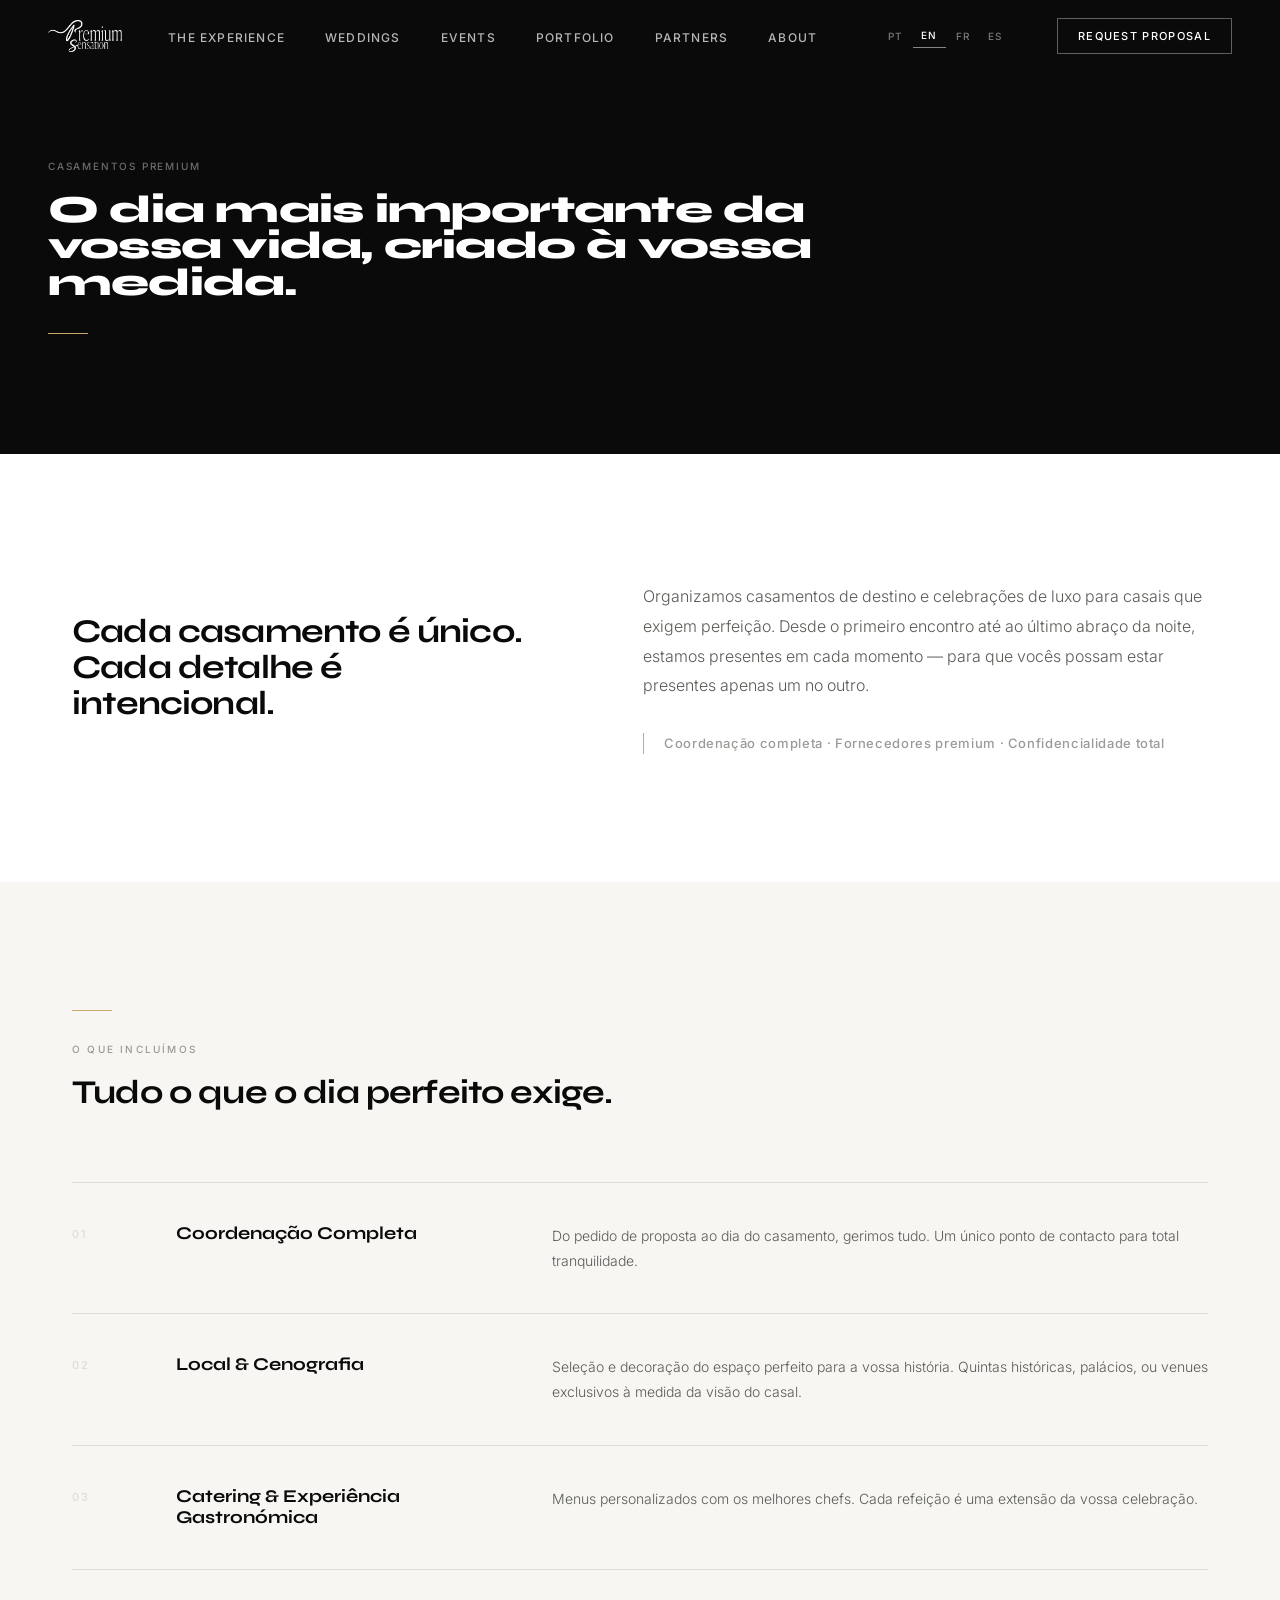
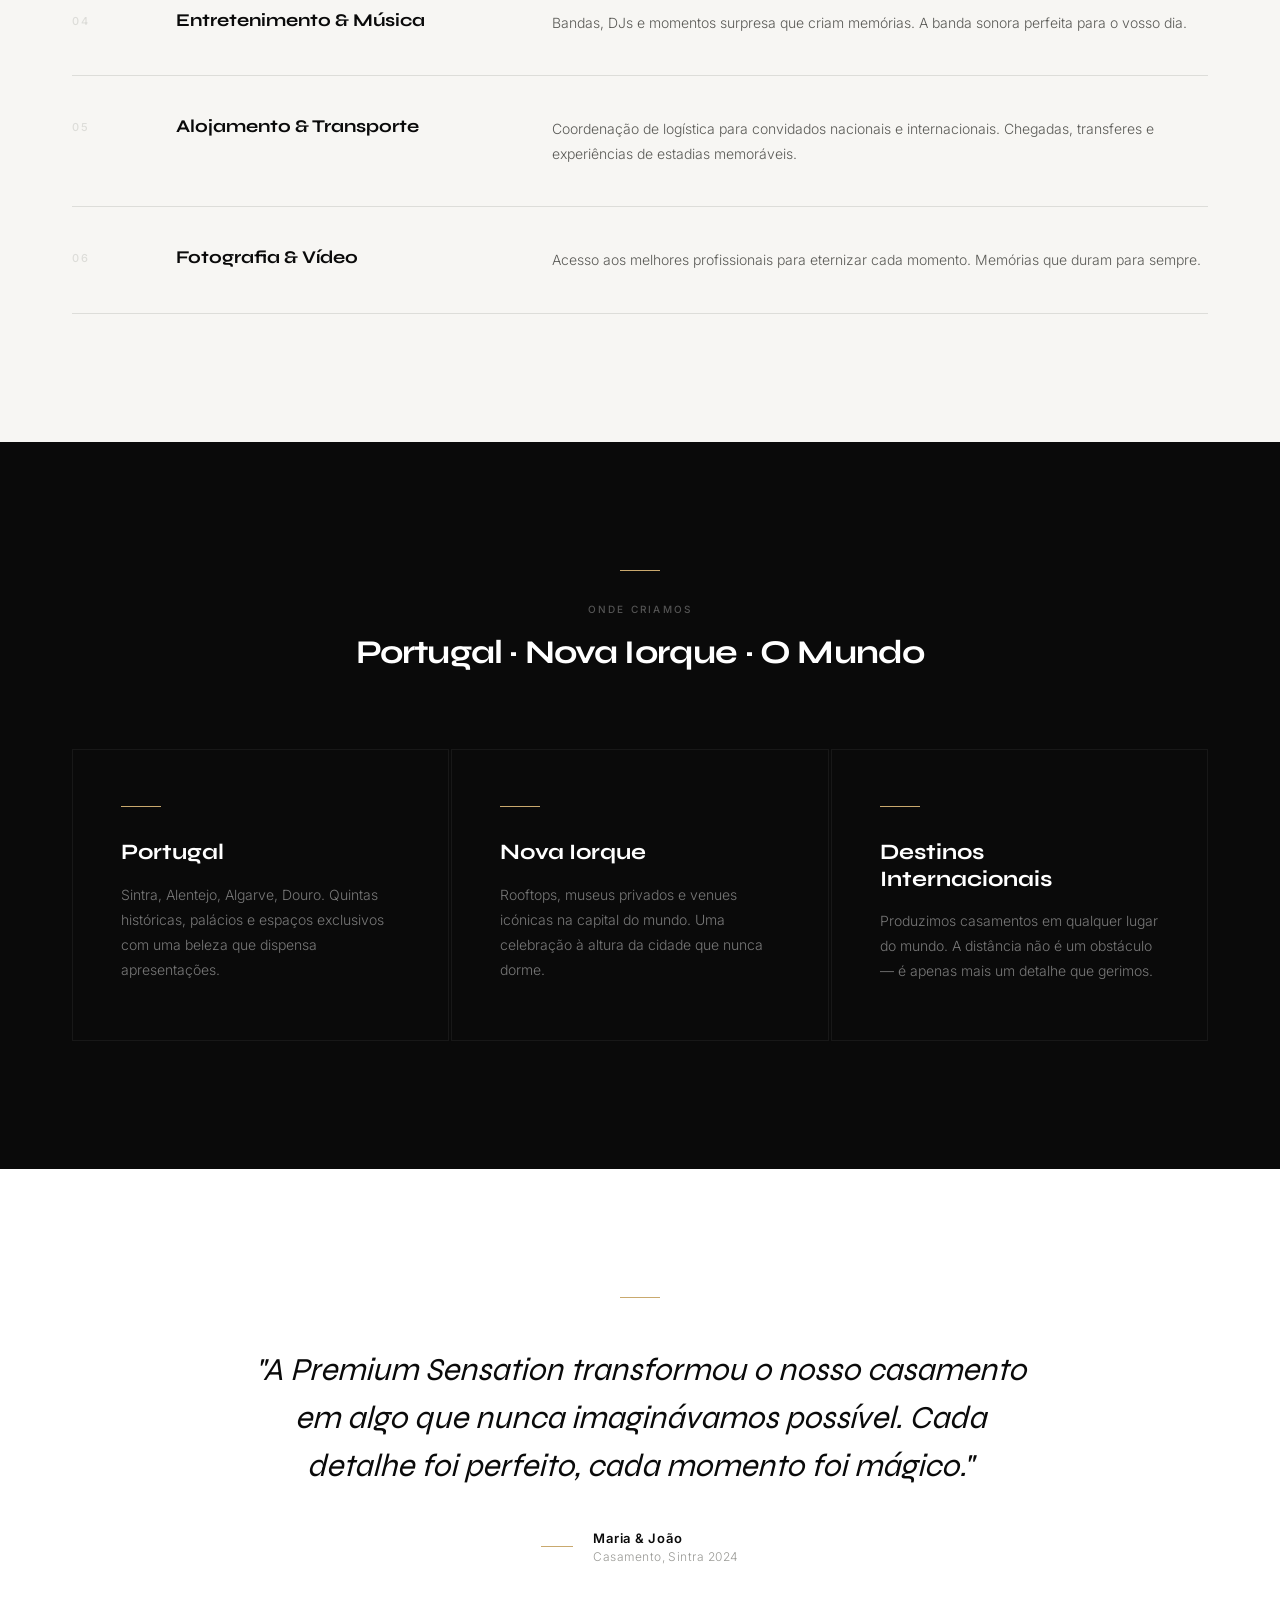
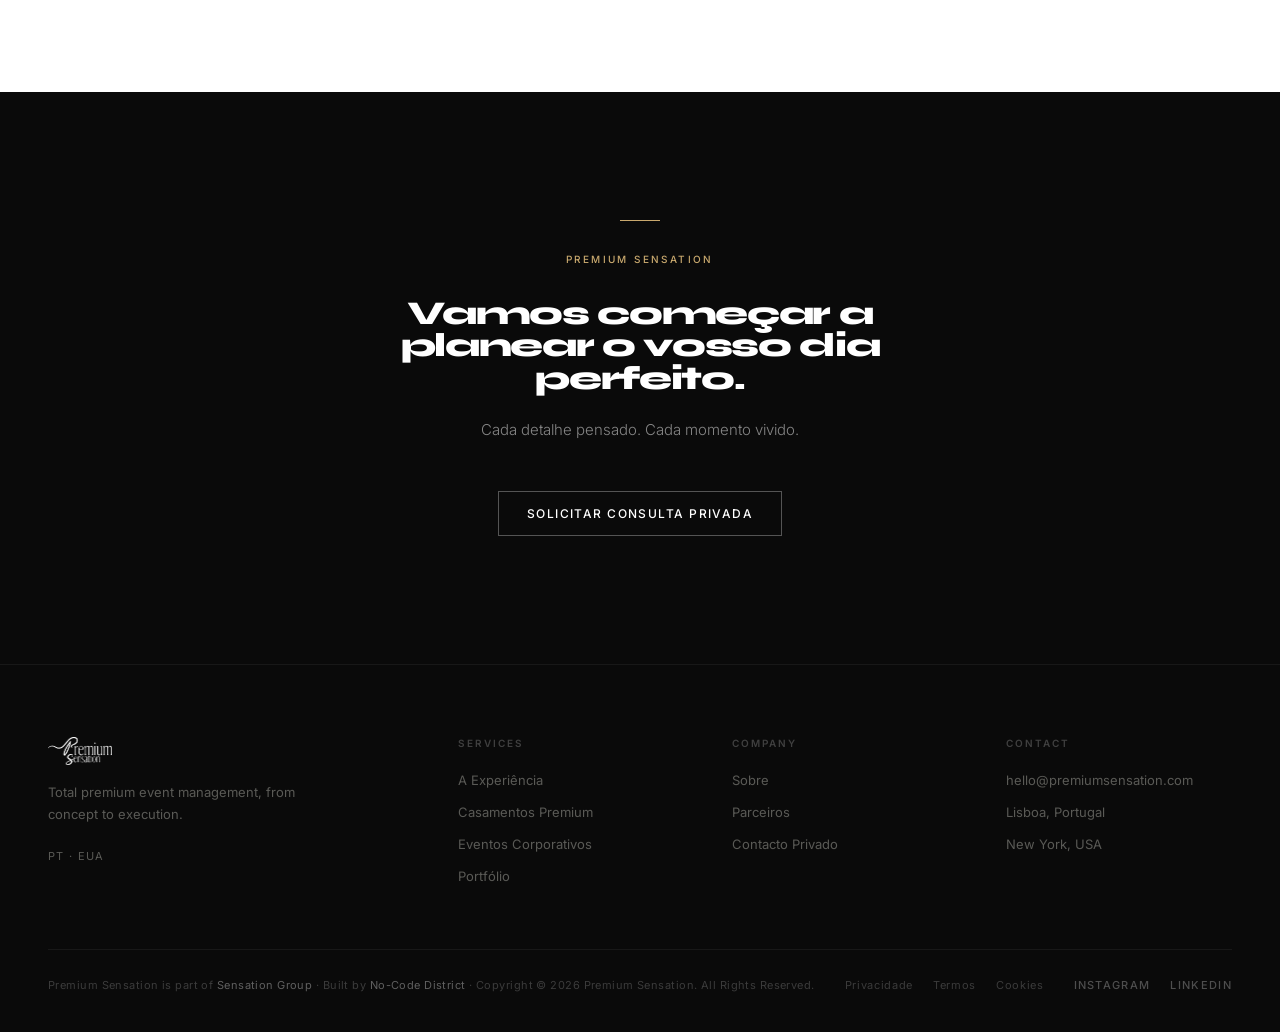
==== casamentos.html @ de11f1f1 "Initial release — Premium Sensation website Full 12-page static site for Premium Sensation luxury ev" ====
<!DOCTYPE html>
<html lang="pt">
<head>
  <meta charset="UTF-8">
  <meta name="viewport" content="width=device-width, initial-scale=1.0">
  <title>Casamentos Premium — Premium Sensation</title>
  <meta name="description" content="Casamentos de destino e celebrações de luxo em Portugal e Nova Iorque. Organização e produção completa com a Premium Sensation.">
  <meta name="robots" content="index, follow">
  <link rel="canonical" href="https://premiumsensation.com/casamentos.html">
  <link rel="alternate" hreflang="pt" href="https://premiumsensation.com/casamentos.html">
  <link rel="alternate" hreflang="en" href="https://premiumsensation.com/casamentos.html">
  <link rel="alternate" hreflang="fr" href="https://premiumsensation.com/casamentos.html">
  <link rel="alternate" hreflang="es" href="https://premiumsensation.com/casamentos.html">
  <link rel="alternate" hreflang="x-default" href="https://premiumsensation.com/casamentos.html">
  <meta property="og:type" content="website">
  <meta property="og:title" content="Casamentos Premium — Premium Sensation">
  <meta property="og:description" content="Casamentos de destino e celebrações de luxo em Portugal e Nova Iorque. Organização e produção completa com a Premium Sensation.">
  <meta property="og:image" content="https://premiumsensation.com/assets/img/og-casamentos.jpg">
  <meta property="og:url" content="https://premiumsensation.com/casamentos.html">
  <meta property="og:locale" content="pt_PT">
  <meta name="twitter:card" content="summary_large_image">
  <meta name="twitter:title" content="Casamentos Premium — Premium Sensation">
  <meta name="twitter:description" content="Casamentos de destino e celebrações de luxo em Portugal e Nova Iorque. Organização e produção completa com a Premium Sensation.">
  <meta name="twitter:image" content="https://premiumsensation.com/assets/img/og-casamentos.jpg">
  <script type="application/ld+json">
  {
    "@context": "https://schema.org",
    "@type": "Organization",
    "name": "Premium Sensation",
    "url": "https://premiumsensation.com"
  }
  </script>
  <link rel="preconnect" href="https://fonts.googleapis.com">
  <link rel="preconnect" href="https://fonts.gstatic.com" crossorigin>
  <link href="https://fonts.googleapis.com/css2?family=Syne:wght@400;700;800&family=Inter:wght@300;400;500;600&display=swap" rel="stylesheet">
  <link rel="stylesheet" href="assets/css/base.css">
  <link rel="stylesheet" href="assets/css/nav.css">
  <link rel="stylesheet" href="assets/css/footer.css">
  <link rel="stylesheet" href="assets/css/components.css">
</head>
<body>

<!-- ============================================================
     NAVIGATION
============================================================ -->
<nav class="nav" id="nav" role="navigation" aria-label="Principal">
  <div class="nav-inner">
    <a href="index.html" class="nav-logo" aria-label="Premium Sensation — Página inicial">
      <img src="assets/img/premium_sensation_white0.png" alt="Premium Sensation" class="logo-img" style="height:32px;width:auto;">
    </a>
    <ul class="nav-links" role="list">
      <li><a href="experiencia.html" data-i18n="nav.experience">A Experiência</a></li>
      <li><a href="casamentos.html" data-i18n="nav.weddings">Casamentos</a></li>
      <li><a href="eventos-corporativos.html" data-i18n="nav.events">Eventos</a></li>
      <li><a href="portfolio.html" data-i18n="nav.portfolio">Portfólio</a></li>
      <li><a href="parceiros.html" data-i18n="nav.partners">Parceiros</a></li>
      <li><a href="sobre.html" data-i18n="nav.about">Sobre</a></li>
    </ul>
    <div class="lang-switcher" aria-label="Selecionar idioma">
      <button data-lang-btn="pt" class="active">PT</button>
      <button data-lang-btn="en">EN</button>
      <button data-lang-btn="fr">FR</button>
      <button data-lang-btn="es">ES</button>
    </div>
    <a href="contacto.html" class="nav-cta" data-i18n="nav.cta">Solicitar Proposta</a>
    <button class="nav-hamburger" id="hamburger" aria-label="Abrir menu" aria-expanded="false">
      <span></span><span></span><span></span>
    </button>
  </div>
</nav>

<!-- ============================================================
     MOBILE MENU
============================================================ -->
<div class="nav-mobile-menu" id="mobile-menu" role="dialog" aria-label="Menu de navegação">
  <a href="experiencia.html" data-i18n="nav.experience">A Experiência</a>
  <a href="casamentos.html" data-i18n="nav.weddings">Casamentos</a>
  <a href="eventos-corporativos.html" data-i18n="nav.events">Eventos</a>
  <a href="portfolio.html" data-i18n="nav.portfolio">Portfólio</a>
  <a href="parceiros.html" data-i18n="nav.partners">Parceiros</a>
  <a href="sobre.html" data-i18n="nav.about">Sobre</a>
  <a href="contacto.html" class="mobile-cta" data-i18n="nav.cta">Solicitar Proposta</a>
  <div class="lang-switcher" aria-label="Selecionar idioma">
    <button data-lang-btn="pt" class="active">PT</button>
    <button data-lang-btn="en">EN</button>
    <button data-lang-btn="fr">FR</button>
    <button data-lang-btn="es">ES</button>
  </div>
</div>

<!-- ============================================================
     PAGE HERO
============================================================ -->
<section class="page-hero" aria-label="Casamentos Premium">
  <div class="page-hero-bg" style="background-image: url('https://images.unsplash.com/photo-1511795409834-ef04bbd61622?w=1800&q=90');" role="img" aria-label="Mesa de casamento de luxo decorada"></div>
  <div class="page-hero-overlay"></div>
  <div class="page-hero-content">
    <p class="page-hero-label" data-i18n="wed.hero.label">Casamentos Premium</p>
    <h1 class="page-hero-title" data-i18n="wed.hero.title">O dia mais importante da vossa vida, criado à vossa medida.</h1>
    <div class="accent-line" style="margin-top:32px;"></div>
  </div>
</section>

<!-- ============================================================
     INTRO — 2-col grid
============================================================ -->
<section class="section-wrap--white ps-section" aria-labelledby="wed-intro-heading">
  <div class="ps-intro-grid reveal">
    <div>
      <h2 id="wed-intro-heading" style="font-family:'Syne',sans-serif;font-size:clamp(24px,2.6vw,38px);font-weight:700;line-height:1.08;letter-spacing:-0.025em;color:var(--black);" data-i18n="wed.intro.quote">Cada casamento é único. Cada detalhe é intencional.</h2>
    </div>
    <div class="reveal reveal-delay-2">
      <p style="font-size:16px;font-weight:300;line-height:1.85;color:var(--gray-600);margin-bottom:32px;" data-i18n="wed.intro.body">Organizamos casamentos de destino e celebrações de luxo para casais que exigem perfeição. Desde o primeiro encontro até ao último abraço da noite, estamos presentes em cada momento — para que vocês possam estar presentes apenas um no outro.</p>
      <p style="font-size:13px;font-weight:500;letter-spacing:0.05em;color:var(--gray-400);line-height:1.65;border-left:1px solid var(--accent);padding-left:20px;" data-i18n="wed.intro.highlight">Coordenação completa · Fornecedores premium · Confidencialidade total</p>
    </div>
  </div>
</section>

<!-- ============================================================
     O QUE INCLUÍMOS — numbered service rows
============================================================ -->
<section class="section-wrap--off ps-section" aria-labelledby="wed-includes-heading">
  <div class="reveal">
    <div class="accent-line"></div>
    <span style="font-family:'Inter',sans-serif;font-size:10px;font-weight:500;letter-spacing:0.22em;text-transform:uppercase;color:var(--gray-400);margin-bottom:20px;display:block;" data-i18n="wed.includes.label">O Que Incluímos</span>
    <h2 id="wed-includes-heading" style="font-family:'Syne',sans-serif;font-size:clamp(22px,2.6vw,40px);font-weight:700;line-height:1.04;letter-spacing:-0.025em;color:var(--black);" data-i18n="wed.includes.title">Tudo o que o dia perfeito exige.</h2>
  </div>

  <div style="margin-top:72px;border-top:1px solid var(--gray-200);">

    <div class="ps-service-row reveal">
      <span style="font-family:'Inter',sans-serif;font-size:11px;font-weight:500;letter-spacing:0.14em;color:var(--gray-200);padding-top:4px;">01</span>
      <h3 style="font-family:'Syne',sans-serif;font-size:18px;font-weight:700;color:var(--black);line-height:1.2;" data-i18n="wed.includes.s1.name">Coordenação Completa</h3>
      <p style="font-size:14px;font-weight:300;line-height:1.8;color:var(--gray-600);" data-i18n="wed.includes.s1.desc">Do pedido de proposta ao dia do casamento, gerimos tudo. Um único ponto de contacto para total tranquilidade.</p>
    </div>

    <div class="ps-service-row reveal">
      <span style="font-family:'Inter',sans-serif;font-size:11px;font-weight:500;letter-spacing:0.14em;color:var(--gray-200);padding-top:4px;">02</span>
      <h3 style="font-family:'Syne',sans-serif;font-size:18px;font-weight:700;color:var(--black);line-height:1.2;" data-i18n="wed.includes.s2.name">Local &amp; Cenografia</h3>
      <p style="font-size:14px;font-weight:300;line-height:1.8;color:var(--gray-600);" data-i18n="wed.includes.s2.desc">Seleção e decoração do espaço perfeito para a vossa história. Quintas históricas, palácios, ou venues exclusivos à medida da visão do casal.</p>
    </div>

    <div class="ps-service-row reveal">
      <span style="font-family:'Inter',sans-serif;font-size:11px;font-weight:500;letter-spacing:0.14em;color:var(--gray-200);padding-top:4px;">03</span>
      <h3 style="font-family:'Syne',sans-serif;font-size:18px;font-weight:700;color:var(--black);line-height:1.2;" data-i18n="wed.includes.s3.name">Catering &amp; Experiência Gastronómica</h3>
      <p style="font-size:14px;font-weight:300;line-height:1.8;color:var(--gray-600);" data-i18n="wed.includes.s3.desc">Menus personalizados com os melhores chefs. Cada refeição é uma extensão da vossa celebração.</p>
    </div>

    <div class="ps-service-row reveal">
      <span style="font-family:'Inter',sans-serif;font-size:11px;font-weight:500;letter-spacing:0.14em;color:var(--gray-200);padding-top:4px;">04</span>
      <h3 style="font-family:'Syne',sans-serif;font-size:18px;font-weight:700;color:var(--black);line-height:1.2;" data-i18n="wed.includes.s4.name">Entretenimento &amp; Música</h3>
      <p style="font-size:14px;font-weight:300;line-height:1.8;color:var(--gray-600);" data-i18n="wed.includes.s4.desc">Bandas, DJs e momentos surpresa que criam memórias. A banda sonora perfeita para o vosso dia.</p>
    </div>

    <div class="ps-service-row reveal">
      <span style="font-family:'Inter',sans-serif;font-size:11px;font-weight:500;letter-spacing:0.14em;color:var(--gray-200);padding-top:4px;">05</span>
      <h3 style="font-family:'Syne',sans-serif;font-size:18px;font-weight:700;color:var(--black);line-height:1.2;" data-i18n="wed.includes.s5.name">Alojamento &amp; Transporte</h3>
      <p style="font-size:14px;font-weight:300;line-height:1.8;color:var(--gray-600);" data-i18n="wed.includes.s5.desc">Coordenação de logística para convidados nacionais e internacionais. Chegadas, transferes e experiências de estadias memoráveis.</p>
    </div>

    <div class="ps-service-row reveal">
      <span style="font-family:'Inter',sans-serif;font-size:11px;font-weight:500;letter-spacing:0.14em;color:var(--gray-200);padding-top:4px;">06</span>
      <h3 style="font-family:'Syne',sans-serif;font-size:18px;font-weight:700;color:var(--black);line-height:1.2;" data-i18n="wed.includes.s6.name">Fotografia &amp; Vídeo</h3>
      <p style="font-size:14px;font-weight:300;line-height:1.8;color:var(--gray-600);" data-i18n="wed.includes.s6.desc">Acesso aos melhores profissionais para eternizar cada momento. Memórias que duram para sempre.</p>
    </div>

  </div>
</section>

<!-- ============================================================
     DESTINOS — dark section with 3-col grid
============================================================ -->
<section class="section-wrap--dark ps-section" aria-labelledby="destinos-heading">
  <div class="reveal" style="text-align:center;max-width:720px;margin:0 auto 80px;">
    <div class="accent-line" style="margin-left:auto;margin-right:auto;"></div>
    <span style="font-family:'Inter',sans-serif;font-size:10px;font-weight:500;letter-spacing:0.22em;text-transform:uppercase;color:rgba(255,255,255,0.3);margin-bottom:20px;display:block;" data-i18n="wed.destinations.label">Onde Criamos</span>
    <h2 id="destinos-heading" style="font-family:'Syne',sans-serif;font-size:clamp(22px,2.6vw,40px);font-weight:700;line-height:1.04;letter-spacing:-0.025em;color:var(--white);" data-i18n="wed.destinations.title">Portugal · Nova Iorque · O Mundo</h2>
  </div>

  <div class="card-grid-3">
    <article style="padding:56px 48px;border:1px solid rgba(255,255,255,0.06);" class="reveal">
      <div class="accent-line"></div>
      <h3 style="font-family:'Syne',sans-serif;font-size:22px;font-weight:700;color:var(--white);margin-bottom:16px;line-height:1.2;" data-i18n="wed.destinations.d1.title">Portugal</h3>
      <p style="font-size:14px;font-weight:300;line-height:1.8;color:rgba(255,255,255,0.45);" data-i18n="wed.destinations.d1.desc">Sintra, Alentejo, Algarve, Douro. Quintas históricas, palácios e espaços exclusivos com uma beleza que dispensa apresentações.</p>
    </article>
    <article style="padding:56px 48px;border:1px solid rgba(255,255,255,0.06);" class="reveal reveal-delay-1">
      <div class="accent-line"></div>
      <h3 style="font-family:'Syne',sans-serif;font-size:22px;font-weight:700;color:var(--white);margin-bottom:16px;line-height:1.2;" data-i18n="wed.destinations.d2.title">Nova Iorque</h3>
      <p style="font-size:14px;font-weight:300;line-height:1.8;color:rgba(255,255,255,0.45);" data-i18n="wed.destinations.d2.desc">Rooftops, museus privados e venues icónicas na capital do mundo. Uma celebração à altura da cidade que nunca dorme.</p>
    </article>
    <article style="padding:56px 48px;border:1px solid rgba(255,255,255,0.06);" class="reveal reveal-delay-2">
      <div class="accent-line"></div>
      <h3 style="font-family:'Syne',sans-serif;font-size:22px;font-weight:700;color:var(--white);margin-bottom:16px;line-height:1.2;" data-i18n="wed.destinations.d3.title">Destinos Internacionais</h3>
      <p style="font-size:14px;font-weight:300;line-height:1.8;color:rgba(255,255,255,0.45);" data-i18n="wed.destinations.d3.desc">Produzimos casamentos em qualquer lugar do mundo. A distância não é um obstáculo — é apenas mais um detalhe que gerimos.</p>
    </article>
  </div>
</section>

<!-- ============================================================
     TESTEMUNHO — single large testimonial
============================================================ -->
<section class="section-wrap--white ps-section" aria-label="Testemunho">
  <div style="max-width:800px;margin:0 auto;text-align:center;" class="reveal">
    <div class="accent-line" style="margin-left:auto;margin-right:auto;margin-bottom:48px;"></div>
    <blockquote>
      <p style="font-family:'Syne',sans-serif;font-size:clamp(20px,2.6vw,32px);font-weight:400;line-height:1.5;color:var(--black);font-style:italic;margin-bottom:40px;" data-i18n="wed.testimonial.quote">"A Premium Sensation transformou o nosso casamento em algo que nunca imaginávamos possível. Cada detalhe foi perfeito, cada momento foi mágico."</p>
      <footer style="display:flex;align-items:center;justify-content:center;gap:20px;">
        <div style="width:32px;height:1px;background:var(--accent);flex-shrink:0;"></div>
        <div style="text-align:left;">
          <p style="font-family:'Inter',sans-serif;font-size:13px;font-weight:600;letter-spacing:0.06em;color:var(--black);" data-i18n="wed.testimonial.author">Maria &amp; João</p>
          <p style="font-family:'Inter',sans-serif;font-size:12px;font-weight:300;color:var(--gray-400);margin-top:3px;letter-spacing:0.04em;" data-i18n="wed.testimonial.company">Casamento, Sintra 2024</p>
        </div>
      </footer>
    </blockquote>
  </div>
</section>

<!-- ============================================================
     FINAL CTA
============================================================ -->
<section class="section-wrap--dark ps-section" style="text-align:center;" aria-labelledby="wed-cta-heading">
  <div class="reveal" style="max-width:640px;margin:0 auto;">
    <div class="accent-line" style="margin-left:auto;margin-right:auto;"></div>
    <span style="font-family:'Inter',sans-serif;font-size:10px;font-weight:500;letter-spacing:0.24em;text-transform:uppercase;color:var(--accent);margin-bottom:32px;display:block;">Premium Sensation</span>
    <h2 id="wed-cta-heading" style="font-family:'Syne',sans-serif;font-size:clamp(22px,2.6vw,40px);font-weight:800;line-height:0.98;letter-spacing:-0.04em;color:var(--white);margin-bottom:24px;" data-i18n="wed.cta.title">Vamos começar a planear o vosso dia perfeito.</h2>
    <p style="font-family:'Inter',sans-serif;font-size:15px;font-weight:300;color:rgba(255,255,255,0.5);margin-bottom:48px;line-height:1.65;" data-i18n="wed.cta.desc">Cada detalhe pensado. Cada momento vivido.</p>
    <a href="contacto.html" class="btn btn--outline-white" data-i18n="wed.cta.btn">Solicitar Consulta Privada</a>
  </div>
</section>

<!-- ============================================================
     FOOTER
============================================================ -->
<footer class="footer" role="contentinfo">
  <div class="footer-top">
    <div>
      <img src="assets/img/premium_sensation_white0.png" alt="Premium Sensation" class="logo-img footer-logo" style="height:28px;width:auto;margin-bottom:16px;display:block;">
      <p class="footer-tagline" data-i18n="footer.tagline">Gestão total de eventos premium, do conceito à execução.</p>
      <p class="footer-locations">PT · EUA</p>
    </div>
    <nav class="footer-col" aria-label="Serviços">
      <p class="footer-col-title" data-i18n="footer.services">Serviços</p>
      <ul>
        <li><a href="experiencia.html">A Experiência</a></li>
        <li><a href="casamentos.html">Casamentos Premium</a></li>
        <li><a href="eventos-corporativos.html">Eventos Corporativos</a></li>
        <li><a href="portfolio.html">Portfólio</a></li>
      </ul>
    </nav>
    <nav class="footer-col" aria-label="Empresa">
      <p class="footer-col-title" data-i18n="footer.company">Empresa</p>
      <ul>
        <li><a href="sobre.html">Sobre</a></li>
        <li><a href="parceiros.html">Parceiros</a></li>
        <li><a href="contacto.html">Contacto Privado</a></li>
      </ul>
    </nav>
    <div class="footer-col">
      <p class="footer-col-title" data-i18n="footer.contact">Contacto</p>
      <ul>
        <li><a href="mailto:hello@premiumsensation.com">hello@premiumsensation.com</a></li>
        <li><a href="#">Lisboa, Portugal</a></li>
        <li><a href="#">New York, USA</a></li>
      </ul>
    </div>
  </div>
  <div class="footer-bottom">
    <p class="footer-copy">Premium Sensation is part of <a href="https://sensationgroup.com" target="_blank" rel="noopener">Sensation Group</a> &middot; Built by <a href="https://nocodedistrict.com" target="_blank" rel="noopener">No-Code District</a> &middot; Copyright &copy; 2026 Premium Sensation. All Rights Reserved.</p>
    <nav class="footer-legal" aria-label="Legal">
      <a href="privacidade.html">Privacidade</a>
      <a href="termos.html">Termos</a>
      <a href="cookies.html">Cookies</a>
    </nav>
    <nav class="footer-socials" aria-label="Redes Sociais">
      <a href="#" aria-label="Instagram">Instagram</a>
      <a href="#" aria-label="LinkedIn">LinkedIn</a>
    </nav>
  </div>
</footer>

<script src="assets/js/i18n.js"></script>
<script src="assets/js/main.js"></script>
<script src="assets/js/content.js"></script>

</body>
</html>
---- assets/css/base.css ----
/* ============================================================
   BASE.CSS — Premium Sensation Design System
   Fonts: Syne (400,700,800) + Inter (300,400,500,600)
   Load via Google Fonts in HTML <head>:
   <link href="https://fonts.googleapis.com/css2?family=Syne:wght@400;700;800&family=Inter:wght@300;400;500;600&display=swap" rel="stylesheet" />
============================================================ */

/* ============================================================
   CSS CUSTOM PROPERTIES
============================================================ */
:root {
  --black:     #0A0A0A;
  --white:     #FFFFFF;
  --off-white: #F7F6F3;
  --gray-50:   #FAFAF8;
  --gray-100:  #EFEFEC;
  --gray-200:  #DDDDD9;
  --gray-400:  #9A9A96;
  --gray-600:  #5A5A56;
  --nav-height: 72px;

  /* Premium Sensation brand accent */
  --accent:     #C9A96E;
  --accent-dim: rgba(201, 169, 110, 0.15);
}

/* ============================================================
   RESET
============================================================ */
*, *::before, *::after {
  box-sizing: border-box;
  margin: 0;
  padding: 0;
}

/* ============================================================
   BASE ELEMENTS
============================================================ */
html {
  scroll-behavior: smooth;
  font-size: 16px;
}

body {
  font-family: 'Inter', sans-serif;
  background-color: var(--off-white);
  color: var(--black);
  overflow-x: hidden;
  -webkit-font-smoothing: antialiased;
  -moz-osx-font-smoothing: grayscale;
}

a {
  text-decoration: none;
  color: inherit;
  cursor: pointer;
}

button {
  cursor: pointer;
  border: none;
  background: none;
  font-family: inherit;
}

img {
  display: block;
  max-width: 100%;
}

/* ============================================================
   TYPOGRAPHY HELPERS
============================================================ */
.section-label {
  font-family: 'Inter', sans-serif;
  font-size: 10px;
  font-weight: 500;
  letter-spacing: 0.18em;
  text-transform: uppercase;
  color: var(--gray-400);
}

/* ============================================================
   REVEAL ON SCROLL
============================================================ */
.reveal {
  opacity: 0;
  transform: translateY(28px);
  transition: opacity 0.75s ease, transform 0.75s ease;
}

.reveal.visible {
  opacity: 1;
  transform: translateY(0);
}

.reveal-delay-1 { transition-delay: 0.1s; }
.reveal-delay-2 { transition-delay: 0.2s; }
.reveal-delay-3 { transition-delay: 0.3s; }
.reveal-delay-4 { transition-delay: 0.4s; }
---- assets/css/nav.css ----
/* ============================================================
   NAV.CSS — Premium Sensation
   Depends on: base.css (custom properties)
============================================================ */

/* ============================================================
   NAV SHELL
============================================================ */
.nav {
  position: fixed;
  top: 0;
  left: 0;
  right: 0;
  z-index: 1000;
  height: var(--nav-height);
  display: flex;
  align-items: center;
  padding: 0 48px;
  transition: background 0.4s ease, border-color 0.4s ease;
  border-bottom: 1px solid transparent;
}

.nav.scrolled {
  background: var(--black);
  border-bottom-color: rgba(255, 255, 255, 0.08);
}

.nav-inner {
  width: 100%;
  display: flex;
  align-items: center;
  justify-content: space-between;
}

/* ============================================================
   NAV LOGO
============================================================ */
.nav-logo {
  display: flex;
  align-items: center;
  text-decoration: none;
}

.nav-logo .logo-img {
  height: 32px;
  width: auto;
  display: block;
}

/* ============================================================
   NAV LINKS
============================================================ */
.nav-links {
  display: flex;
  align-items: center;
  gap: 40px;
  list-style: none;
}

.nav-links a {
  font-size: 12px;
  font-weight: 500;
  letter-spacing: 0.1em;
  text-transform: uppercase;
  color: rgba(255, 255, 255, 0.7);
  transition: color 0.2s;
  cursor: pointer;
}

.nav-links a:hover {
  color: var(--white);
}

/* ============================================================
   NAV CTA
============================================================ */
.nav-cta {
  display: inline-block;
  font-family: 'Inter', sans-serif;
  font-size: 11px;
  font-weight: 500;
  letter-spacing: 0.12em;
  text-transform: uppercase;
  color: var(--white);
  border: 1px solid rgba(255, 255, 255, 0.35);
  padding: 10px 20px;
  transition: background 0.2s, border-color 0.2s, color 0.2s;
  cursor: pointer;
}

.nav-cta:hover {
  background: var(--white);
  color: var(--black);
  border-color: var(--white);
}

/* ============================================================
   LANGUAGE SWITCHER
============================================================ */
.lang-switcher {
  display: flex;
  align-items: center;
  gap: 2px;
  margin-left: 16px;
}

.lang-switcher button {
  font-family: 'Inter', sans-serif;
  font-size: 10px;
  font-weight: 500;
  letter-spacing: 0.12em;
  text-transform: uppercase;
  color: rgba(255, 255, 255, 0.45);
  background: none;
  border: none;
  padding: 6px 8px;
  cursor: pointer;
  transition: color 0.2s;
}

.lang-switcher button:hover,
.lang-switcher button.active {
  color: var(--white);
}

.lang-switcher button.active {
  border-bottom: 1px solid rgba(255, 255, 255, 0.5);
}

/* ============================================================
   HAMBURGER BUTTON
============================================================ */
.nav-hamburger {
  display: none;
  flex-direction: column;
  gap: 5px;
  padding: 8px;
  cursor: pointer;
  background: none;
  border: none;
}

.nav-hamburger span {
  display: block;
  width: 24px;
  height: 1.5px;
  background: var(--white);
  transition: transform 0.3s ease, opacity 0.3s ease;
  transform-origin: center;
}

.nav-hamburger.open span:nth-child(1) {
  transform: translateY(6.5px) rotate(45deg);
}

.nav-hamburger.open span:nth-child(2) {
  opacity: 0;
}

.nav-hamburger.open span:nth-child(3) {
  transform: translateY(-6.5px) rotate(-45deg);
}

/* ============================================================
   MOBILE MENU
============================================================ */
.nav-mobile-menu {
  display: none;
  position: fixed;
  top: var(--nav-height);
  left: 0;
  right: 0;
  bottom: 0;
  background: var(--black);
  z-index: 999;
  flex-direction: column;
  padding: 48px;
  gap: 0;
  overflow-y: auto;
}

.nav-mobile-menu.open {
  display: flex;
}

.nav-mobile-menu a {
  font-family: 'Syne', sans-serif;
  font-size: clamp(28px, 6vw, 40px);
  font-weight: 700;
  color: var(--white);
  padding: 20px 0;
  border-bottom: 1px solid rgba(255, 255, 255, 0.08);
  cursor: pointer;
  transition: opacity 0.2s;
  display: block;
}

.nav-mobile-menu a:hover {
  opacity: 0.6;
}

.nav-mobile-menu .mobile-cta {
  margin-top: 40px;
  font-size: 13px;
  font-weight: 500;
  letter-spacing: 0.12em;
  text-transform: uppercase;
  border: 1px solid rgba(255, 255, 255, 0.3);
  padding: 16px 24px;
  text-align: center;
  color: var(--white);
}

/* ============================================================
   RESPONSIVE — 1024px
============================================================ */
@media (max-width: 1024px) {
  .nav {
    padding: 0 32px;
  }

  .nav-links {
    gap: 28px;
  }
}

/* ============================================================
   RESPONSIVE — 768px
============================================================ */
@media (max-width: 768px) {
  :root {
    --nav-height: 60px;
  }

  .nav {
    padding: 0 24px;
  }

  .nav-links,
  .nav-cta {
    display: none;
  }

  /* Hide desktop lang-switcher, show inside mobile menu instead */
  .nav-inner > .lang-switcher {
    display: none;
  }

  .nav-hamburger {
    display: flex;
  }

  /* Language switcher inside mobile menu */
  .nav-mobile-menu .lang-switcher {
    display: flex;
    width: 100%;
    gap: 0;
    margin-top: 32px;
    margin-left: 0;
    border-top: 1px solid rgba(255, 255, 255, 0.08);
    padding-top: 24px;
  }

  .nav-mobile-menu .lang-switcher button {
    flex: 1;
    font-size: 12px;
    letter-spacing: 0.14em;
    padding: 12px 0;
    text-align: center;
    color: rgba(255, 255, 255, 0.45);
  }

  .nav-mobile-menu .lang-switcher button:hover,
  .nav-mobile-menu .lang-switcher button.active {
    color: var(--white);
  }

  .nav-mobile-menu .lang-switcher button.active {
    border-bottom: 1px solid rgba(255, 255, 255, 0.5);
  }
}

/* ============================================================
   RESPONSIVE — 480px
============================================================ */
@media (max-width: 480px) {
  .nav-mobile-menu {
    padding: 32px 24px;
  }
}
---- assets/css/footer.css ----
/* ============================================================
   FOOTER.CSS — Premium Sensation
   Depends on: base.css (custom properties)
============================================================ */

/* ============================================================
   FOOTER SHELL
============================================================ */
.footer {
  background: var(--black);
  border-top: 1px solid rgba(255, 255, 255, 0.06);
  padding: 72px 48px 40px;
}

/* ============================================================
   FOOTER TOP — four-column grid
============================================================ */
.footer-top {
  display: grid;
  grid-template-columns: 1.6fr 1fr 1fr 1fr;
  gap: 48px;
  margin-bottom: 64px;
}

/* ============================================================
   FOOTER LOGO
============================================================ */
.footer-logo {
  height: 28px;
  width: auto;
  display: block;
  margin-bottom: 16px;
}

/* ============================================================
   FOOTER TAGLINE & LOCATIONS
============================================================ */
.footer-tagline {
  font-family: 'Inter', sans-serif;
  font-size: 13px;
  color: var(--gray-600);
  line-height: 1.7;
  margin-bottom: 24px;
  max-width: 260px;
}

.footer-locations {
  font-family: 'Inter', sans-serif;
  font-size: 11px;
  letter-spacing: 0.12em;
  text-transform: uppercase;
  color: var(--gray-600);
}

/* ============================================================
   FOOTER COLUMNS
============================================================ */
.footer-col-title {
  font-family: 'Inter', sans-serif;
  font-size: 10px;
  font-weight: 600;
  letter-spacing: 0.2em;
  text-transform: uppercase;
  color: rgba(255, 255, 255, 0.22);
  margin-bottom: 20px;
}

.footer-col ul {
  list-style: none;
  display: flex;
  flex-direction: column;
  gap: 12px;
}

.footer-col ul a {
  font-family: 'Inter', sans-serif;
  font-size: 13px;
  color: var(--gray-600);
  transition: color 0.2s;
  cursor: pointer;
}

.footer-col ul a:hover {
  color: var(--white);
}

/* ============================================================
   FOOTER BOTTOM
============================================================ */
.footer-bottom {
  display: flex;
  align-items: center;
  justify-content: space-between;
  gap: 24px;
  border-top: 1px solid rgba(255, 255, 255, 0.06);
  padding-top: 28px;
  flex-wrap: wrap;
}

.footer-copy {
  font-family: 'Inter', sans-serif;
  font-size: 11px;
  color: rgba(255, 255, 255, 0.2);
  letter-spacing: 0.04em;
}

.footer-copy a {
  color: rgba(255, 255, 255, 0.35);
  transition: color 0.2s;
}

.footer-copy a:hover {
  color: rgba(255, 255, 255, 0.6);
}

/* ============================================================
   FOOTER SOCIALS
============================================================ */
.footer-socials {
  display: flex;
  gap: 20px;
}

.footer-socials a {
  font-family: 'Inter', sans-serif;
  font-size: 11px;
  font-weight: 500;
  letter-spacing: 0.12em;
  text-transform: uppercase;
  color: rgba(255, 255, 255, 0.28);
  transition: color 0.2s;
  cursor: pointer;
}

.footer-socials a:hover {
  color: var(--white);
}

/* ============================================================
   FOOTER LEGAL
============================================================ */
.footer-legal {
  display: flex;
  gap: 20px;
  flex-wrap: wrap;
}

.footer-legal a {
  font-size: 11px;
  color: rgba(255, 255, 255, 0.2);
  letter-spacing: 0.06em;
  transition: color 0.2s;
}

.footer-legal a:hover {
  color: rgba(255, 255, 255, 0.5);
}

/* ============================================================
   RESPONSIVE — 1024px
============================================================ */
@media (max-width: 1024px) {
  .footer {
    padding: 60px 32px 32px;
  }

  .footer-top {
    grid-template-columns: 1fr 1fr;
    gap: 40px;
  }
}

/* ============================================================
   RESPONSIVE — 768px
============================================================ */
@media (max-width: 768px) {
  .footer {
    padding: 60px 24px 28px;
  }

  .footer-top {
    grid-template-columns: 1fr;
    gap: 40px;
  }

  .footer-tagline {
    max-width: 100%;
  }

  .footer-bottom {
    flex-direction: column;
    align-items: flex-start;
    gap: 16px;
  }

  .footer-legal {
    gap: 14px;
  }
}

/* ============================================================
   RESPONSIVE — 480px
============================================================ */
@media (max-width: 480px) {
  .footer {
    padding: 48px 20px 24px;
  }

  .footer-socials {
    gap: 14px;
  }

  .footer-legal {
    gap: 10px;
  }
}
---- assets/css/components.css ----
/* ============================================================
   COMPONENTS.CSS — Premium Sensation
   Shared component styles used across all pages.
   Depends on: base.css (custom properties, reset)
============================================================ */

/* ============================================================
   PAGE HERO — inner pages (smaller than homepage hero)
============================================================ */
.page-hero {
  position: relative;
  padding: 160px 48px 88px;
  background: var(--black);
  overflow: hidden;
}

.page-hero-bg {
  position: absolute;
  inset: 0;
  background-size: cover;
  background-position: center;
  opacity: 0.3;
}

.page-hero-overlay {
  position: absolute;
  inset: 0;
  background: linear-gradient(
    to bottom,
    rgba(10, 10, 10, 0.5) 0%,
    rgba(10, 10, 10, 0.85) 100%
  );
}

.page-hero-content {
  position: relative;
  z-index: 2;
  max-width: 900px;
}

.page-hero-label {
  font-family: 'Inter', sans-serif;
  font-size: 10px;
  font-weight: 500;
  letter-spacing: 0.18em;
  text-transform: uppercase;
  color: rgba(255, 255, 255, 0.4);
  margin-bottom: 20px;
}

.page-hero-title {
  font-family: 'Syne', sans-serif;
  font-size: clamp(22px, 3vw, 46px);
  font-weight: 800;
  color: var(--white);
  line-height: 0.95;
  letter-spacing: -0.02em;
}

.page-hero-desc {
  font-size: 17px;
  font-weight: 300;
  color: rgba(255, 255, 255, 0.6);
  line-height: 1.7;
  margin-top: 28px;
  max-width: 560px;
}

/* ============================================================
   BREADCRUMB
============================================================ */
.breadcrumb {
  display: flex;
  align-items: center;
  gap: 8px;
  font-size: 11px;
  letter-spacing: 0.1em;
  text-transform: uppercase;
  color: var(--gray-400);
  margin-bottom: 48px;
}

.breadcrumb a {
  color: var(--gray-400);
  transition: color 0.2s;
}

.breadcrumb a:hover {
  color: var(--black);
}

.breadcrumb-sep {
  color: var(--gray-200);
}

/* ============================================================
   SECTION WRAPPER
============================================================ */
.section-wrap {
  padding: 120px 48px;
}

.section-wrap--dark {
  background: var(--black);
}

.section-wrap--off {
  background: var(--off-white);
}

.section-wrap--white {
  background: var(--white);
}

/* ── Premium Sensation section padding ── */
.ps-section      { padding: 128px 72px; }
.ps-section--sm  { padding: 96px 72px; }

.section-header--center {
  text-align: center;
  max-width: 640px;
  margin: 0 auto;
}
.section-header--center .accent-line {
  margin-left: auto;
  margin-right: auto;
}

/* ── 2-column intro grid (collapses to 1-col on mobile) ── */
.ps-intro-grid {
  display: grid;
  grid-template-columns: 1fr 1.2fr;
  gap: 100px;
  align-items: center;
}

@media (max-width: 1024px) {
  .ps-intro-grid { grid-template-columns: 1fr; gap: 48px; }
}

@media (max-width: 768px) {
  .ps-intro-grid { gap: 32px; }
}

.section-wrap--gray {
  background: var(--gray-100);
}

/* ============================================================
   SECTION HEADER
============================================================ */
.section-header {
  margin-bottom: 64px;
}

.section-header--row {
  display: flex;
  align-items: flex-end;
  justify-content: space-between;
  gap: 24px;
  margin-bottom: 56px;
}

.section-num {
  font-family: 'Syne', sans-serif;
  font-size: 10px;
  font-weight: 700;
  letter-spacing: 0.2em;
  color: var(--gray-200);
  text-transform: uppercase;
  margin-bottom: 12px;
}

.section-num--dark {
  color: rgba(255, 255, 255, 0.15);
}

.section-title {
  font-family: 'Syne', sans-serif;
  font-size: clamp(24px, 3vw, 42px);
  font-weight: 700;
  line-height: 1.05;
  letter-spacing: -0.02em;
}

.section-title--dark {
  color: var(--white);
}

.section-title--lg {
  font-size: clamp(28px, 3.8vw, 54px);
}

/* ============================================================
   TEXT LINK
============================================================ */
.text-link {
  display: inline-flex;
  align-items: center;
  gap: 8px;
  font-size: 13px;
  font-weight: 500;
  letter-spacing: 0.06em;
  color: var(--black);
  border-bottom: 1px solid var(--gray-200);
  padding-bottom: 2px;
  transition: border-color 0.2s, gap 0.2s;
  white-space: nowrap;
}

.text-link:hover {
  border-color: var(--black);
  gap: 14px;
}

.text-link--white {
  color: var(--white);
  border-bottom-color: rgba(255, 255, 255, 0.25);
}

.text-link--white:hover {
  border-bottom-color: var(--white);
}

/* ============================================================
   BUTTONS
============================================================ */
.btn {
  display: inline-flex;
  align-items: center;
  gap: 10px;
  font-family: 'Inter', sans-serif;
  font-size: 12px;
  font-weight: 500;
  letter-spacing: 0.12em;
  text-transform: uppercase;
  padding: 14px 28px;
  cursor: pointer;
  transition: gap 0.2s, background 0.2s, color 0.2s, border-color 0.2s;
}

.btn:hover {
  gap: 16px;
}

.btn--dark {
  background: var(--black);
  color: var(--white);
  border: 1px solid var(--black);
}

.btn--dark:hover {
  background: var(--gray-600);
  border-color: var(--gray-600);
}

.btn--outline {
  background: transparent;
  color: var(--black);
  border: 1px solid var(--gray-200);
}

.btn--outline:hover {
  border-color: var(--black);
}

.btn--outline-white {
  background: transparent;
  color: var(--white);
  border: 1px solid rgba(255, 255, 255, 0.3);
}

.btn--outline-white:hover {
  background: var(--white);
  color: var(--black);
  border-color: var(--white);
}

/* ============================================================
   FORM ELEMENTS
============================================================ */
.form-group {
  margin-bottom: 24px;
}

.form-label {
  display: block;
  font-size: 10px;
  font-weight: 500;
  letter-spacing: 0.16em;
  text-transform: uppercase;
  color: var(--gray-400);
  margin-bottom: 10px;
}

.form-input,
.form-textarea,
.form-select {
  width: 100%;
  font-family: 'Inter', sans-serif;
  font-size: 15px;
  font-weight: 300;
  color: var(--black);
  background: var(--white);
  border: 1px solid var(--gray-200);
  padding: 14px 16px;
  transition: border-color 0.2s;
  outline: none;
}

.form-input:focus,
.form-textarea:focus,
.form-select:focus {
  border-color: var(--black);
}

.form-textarea {
  resize: vertical;
  min-height: 140px;
}

/* ============================================================
   CARD GRIDS
============================================================ */
.card-grid-3 {
  display: grid;
  grid-template-columns: repeat(3, 1fr);
  gap: 2px;
}

.card-grid-4 {
  display: grid;
  grid-template-columns: repeat(4, 1fr);
  gap: 2px;
}

/* Numbered service row: 56px num | title | description */
.ps-service-row {
  display: grid;
  grid-template-columns: 56px 1fr 2fr;
  gap: 48px;
  align-items: start;
  padding: 40px 0;
  border-bottom: 1px solid var(--gray-200);
}

/* 2-column differential/feature grid */
.ps-diff-grid {
  display: grid;
  grid-template-columns: repeat(2, 1fr);
  gap: 2px;
}

@media (max-width: 768px) {
  .ps-service-row {
    grid-template-columns: 32px 1fr;
    gap: 12px 20px;
  }
  .ps-service-row > *:nth-child(3) {
    grid-column: 2;
  }
  .ps-diff-grid { grid-template-columns: 1fr; }
}

/* ============================================================
   HORIZONTAL RULE
============================================================ */
.h-rule {
  border: none;
  border-top: 1px solid var(--gray-200);
  margin: 0;
}

.h-rule--dark {
  border-top-color: rgba(255, 255, 255, 0.08);
}

/* ============================================================
   CTA SECTION — shared dual-card pattern
============================================================ */
.cta-section {
  display: grid;
  grid-template-columns: 1fr 1fr;
}

.cta-card {
  padding: 80px 60px;
  position: relative;
  overflow: hidden;
}

.cta-card--dark {
  background: var(--black);
  border-top: 1px solid rgba(255, 255, 255, 0.06);
  border-right: 1px solid rgba(255, 255, 255, 0.06);
}

.cta-card--light {
  background: var(--off-white);
  border-top: 1px solid var(--gray-200);
}

.cta-label-row {
  display: flex;
  align-items: center;
  gap: 14px;
  margin-bottom: 24px;
}

.cta-card-num {
  font-family: 'Syne', sans-serif;
  font-size: 10px;
  font-weight: 700;
  letter-spacing: 0.15em;
}

.cta-card--dark .cta-card-num {
  color: rgba(255, 255, 255, 0.15);
}

.cta-card--light .cta-card-num {
  color: var(--gray-200);
}

.cta-label {
  font-family: 'Inter', sans-serif;
  font-size: 10px;
  font-weight: 500;
  letter-spacing: 0.18em;
  text-transform: uppercase;
}

.cta-card--dark .cta-label {
  color: rgba(255, 255, 255, 0.3);
}

.cta-card--light .cta-label {
  color: var(--gray-400);
}

.cta-title {
  font-family: 'Syne', sans-serif;
  font-size: clamp(24px, 2.8vw, 44px);
  font-weight: 800;
  line-height: 1.05;
  letter-spacing: -0.03em;
  margin-bottom: 20px;
}

.cta-card--dark .cta-title {
  color: var(--white);
}

.cta-card--light .cta-title {
  color: var(--black);
}

.cta-desc {
  font-family: 'Inter', sans-serif;
  font-size: 15px;
  font-weight: 400;
  line-height: 1.72;
  margin-bottom: 40px;
}

.cta-card--dark .cta-desc {
  color: rgba(255, 255, 255, 0.48);
}

.cta-card--light .cta-desc {
  color: var(--gray-600);
}

.cta-btn {
  display: inline-flex;
  align-items: center;
  gap: 12px;
  font-family: 'Inter', sans-serif;
  font-size: 12px;
  font-weight: 500;
  letter-spacing: 0.12em;
  text-transform: uppercase;
  padding: 16px 28px;
  cursor: pointer;
  transition: opacity 0.2s;
}

.cta-card--dark .cta-btn {
  color: var(--black);
  background: var(--white);
}

.cta-card--dark .cta-btn:hover {
  opacity: 0.85;
}

.cta-card--light .cta-btn {
  color: var(--white);
  background: var(--black);
}

.cta-card--light .cta-btn:hover {
  opacity: 0.8;
}

/* ============================================================
   RESPONSIVE — 1024px
============================================================ */
@media (max-width: 1024px) {
  .section-wrap {
    padding: 88px 32px;
  }

  .page-hero {
    padding: 140px 32px 72px;
  }

  .card-grid-3 {
    grid-template-columns: repeat(2, 1fr);
  }

  .card-grid-4 {
    grid-template-columns: repeat(2, 1fr);
  }

  .section-header--row {
    flex-direction: column;
    align-items: flex-start;
  }

  .cta-card {
    padding: 60px 40px;
  }

  .ps-section     { padding: 96px 48px; }
  .ps-section--sm { padding: 72px 48px; }
}

/* ============================================================
   RESPONSIVE — 768px
============================================================ */
@media (max-width: 768px) {
  .section-wrap {
    padding: 72px 24px;
  }

  .ps-section     { padding: 80px 28px; }
  .ps-section--sm { padding: 64px 28px; }

  .page-hero {
    padding: 120px 24px 60px;
  }

  .breadcrumb {
    margin-bottom: 32px;
  }

  .card-grid-3,
  .card-grid-4 {
    grid-template-columns: 1fr;
  }

  .cta-section {
    grid-template-columns: 1fr;
  }

  .cta-card--dark {
    border-right: none;
    border-bottom: 1px solid rgba(255, 255, 255, 0.06);
  }

  .cta-card {
    padding: 60px 24px;
  }
}

/* ============================================================
   RESPONSIVE — 480px
============================================================ */
@media (max-width: 480px) {
  .section-wrap {
    padding: 56px 20px;
  }

  .page-hero {
    padding: 110px 20px 52px;
  }

  .cta-card {
    padding: 48px 20px;
  }

  .ps-section     { padding: 64px 20px; }
  .ps-section--sm { padding: 56px 20px; }
}

/* ============================================================
   PREMIUM SENSATION — BRAND-SPECIFIC COMPONENTS
============================================================ */

/* Accent line — marks sections with brand colour */
.accent-line {
  width: 40px;
  height: 1px;
  background: var(--accent);
  margin-bottom: 32px;
}

/* Gold highlight for key words */
.text-accent {
  color: var(--accent);
}

/* Full-screen editorial image section */
.editorial-img {
  width: 100%;
  aspect-ratio: 16 / 9;
  object-fit: cover;
  display: block;
}

/* Portfolio editorial card */
.portfolio-editorial {
  position: relative;
  overflow: hidden;
  cursor: pointer;
  display: block;
}

.portfolio-editorial-img {
  width: 100%;
  aspect-ratio: 3 / 2;
  object-fit: cover;
  transition: transform 0.8s ease;
  display: block;
}

.portfolio-editorial:hover .portfolio-editorial-img {
  transform: scale(1.03);
}

.portfolio-editorial-overlay {
  position: absolute;
  inset: 0;
  background: linear-gradient(
    to top,
    rgba(10, 10, 10, 0.75) 0%,
    rgba(10, 10, 10, 0.1) 50%,
    transparent 100%
  );
  pointer-events: none;
}

.portfolio-editorial-label {
  position: absolute;
  bottom: 0;
  left: 0;
  right: 0;
  padding: 32px;
  z-index: 2;
}

.portfolio-editorial-cat {
  font-family: 'Inter', sans-serif;
  font-size: 10px;
  font-weight: 500;
  letter-spacing: 0.18em;
  text-transform: uppercase;
  color: var(--accent);
  margin-bottom: 8px;
}

.portfolio-editorial-title {
  font-family: 'Syne', sans-serif;
  font-size: clamp(20px, 2.5vw, 28px);
  font-weight: 700;
  color: var(--white);
  line-height: 1.1;
  letter-spacing: -0.01em;
}
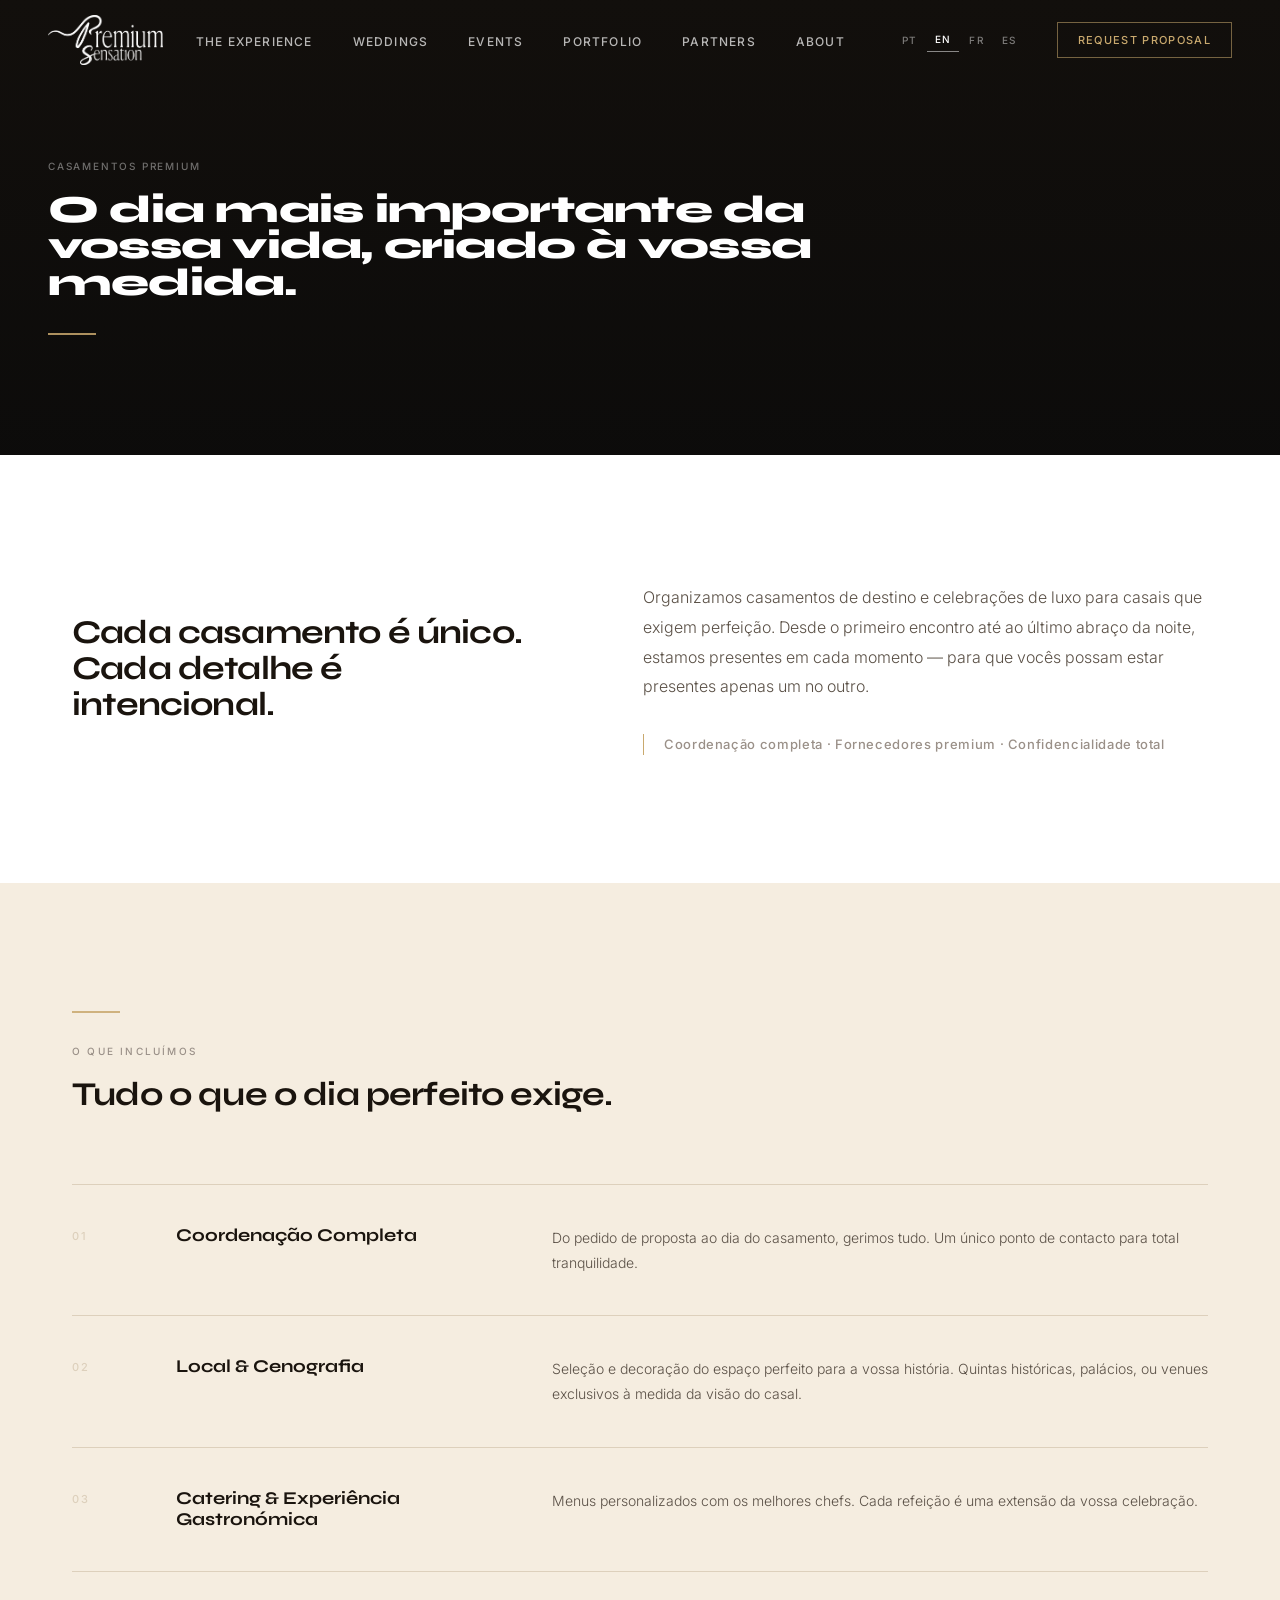
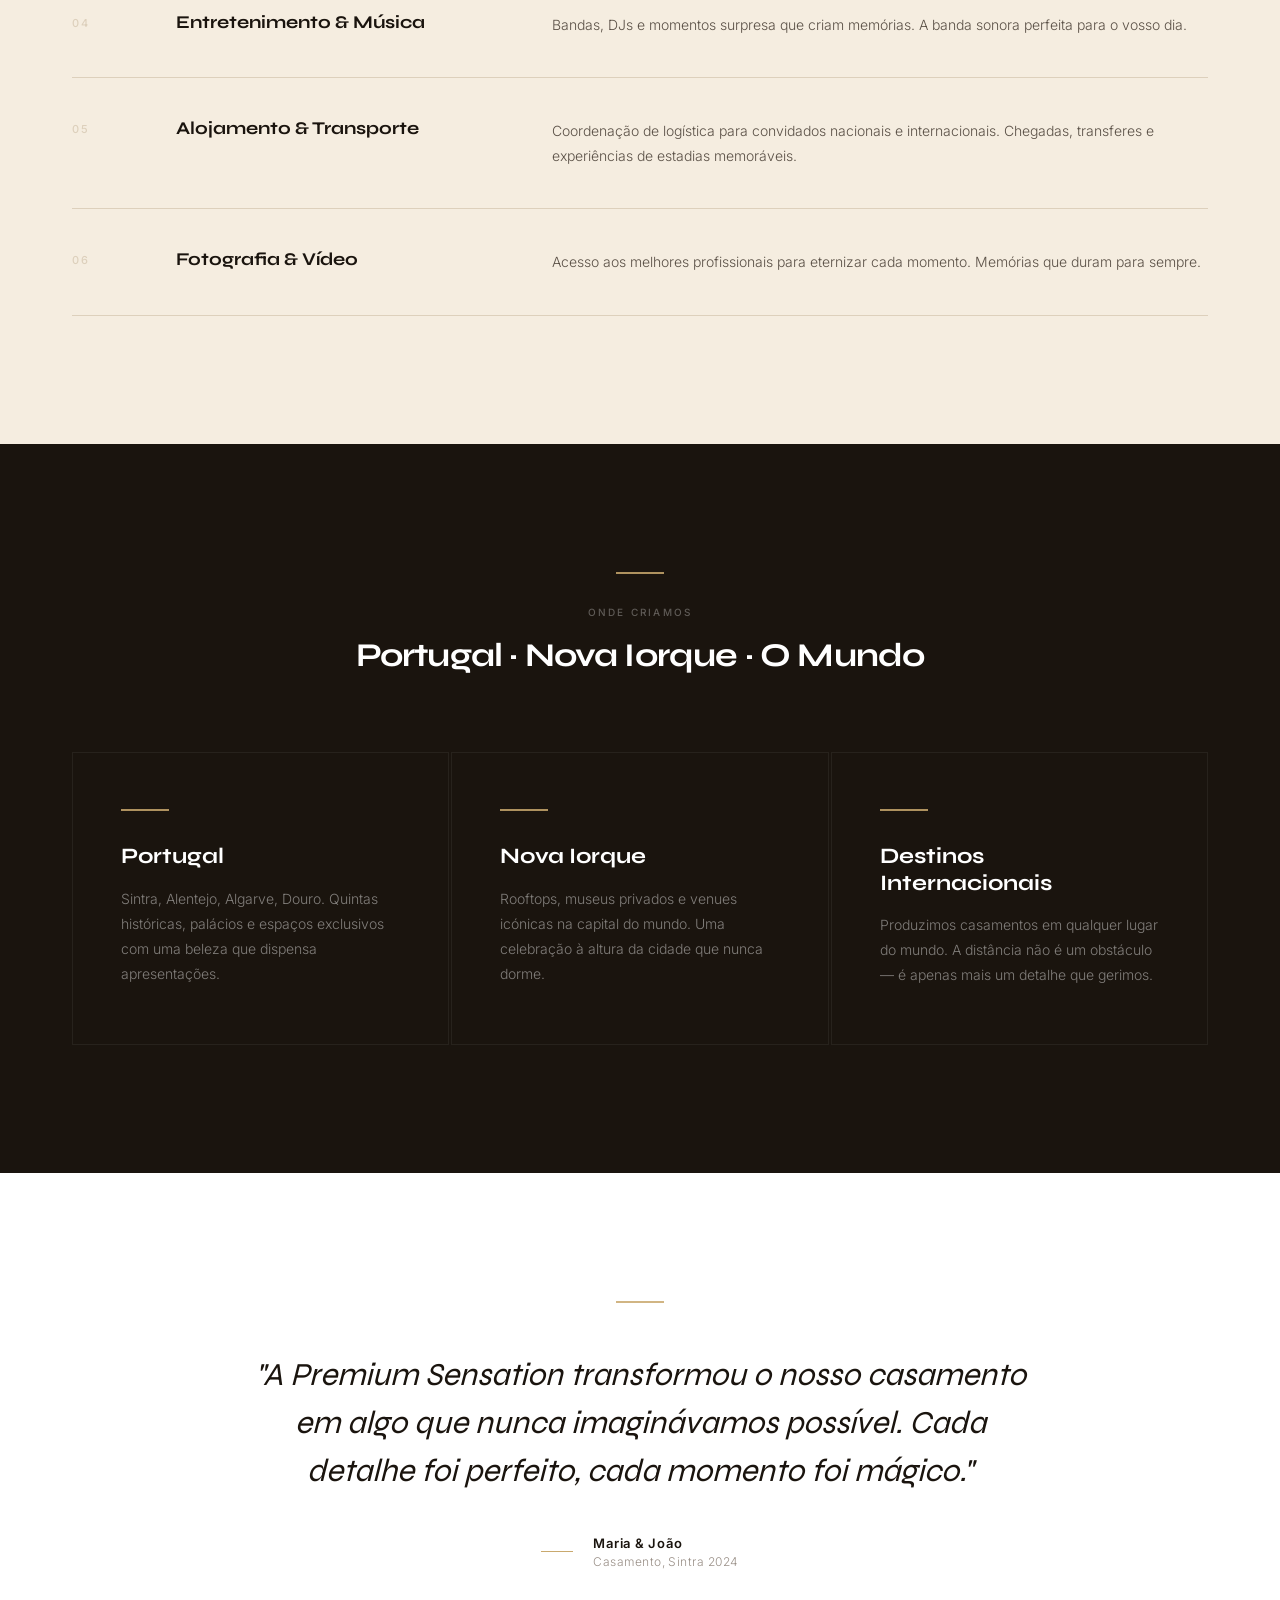
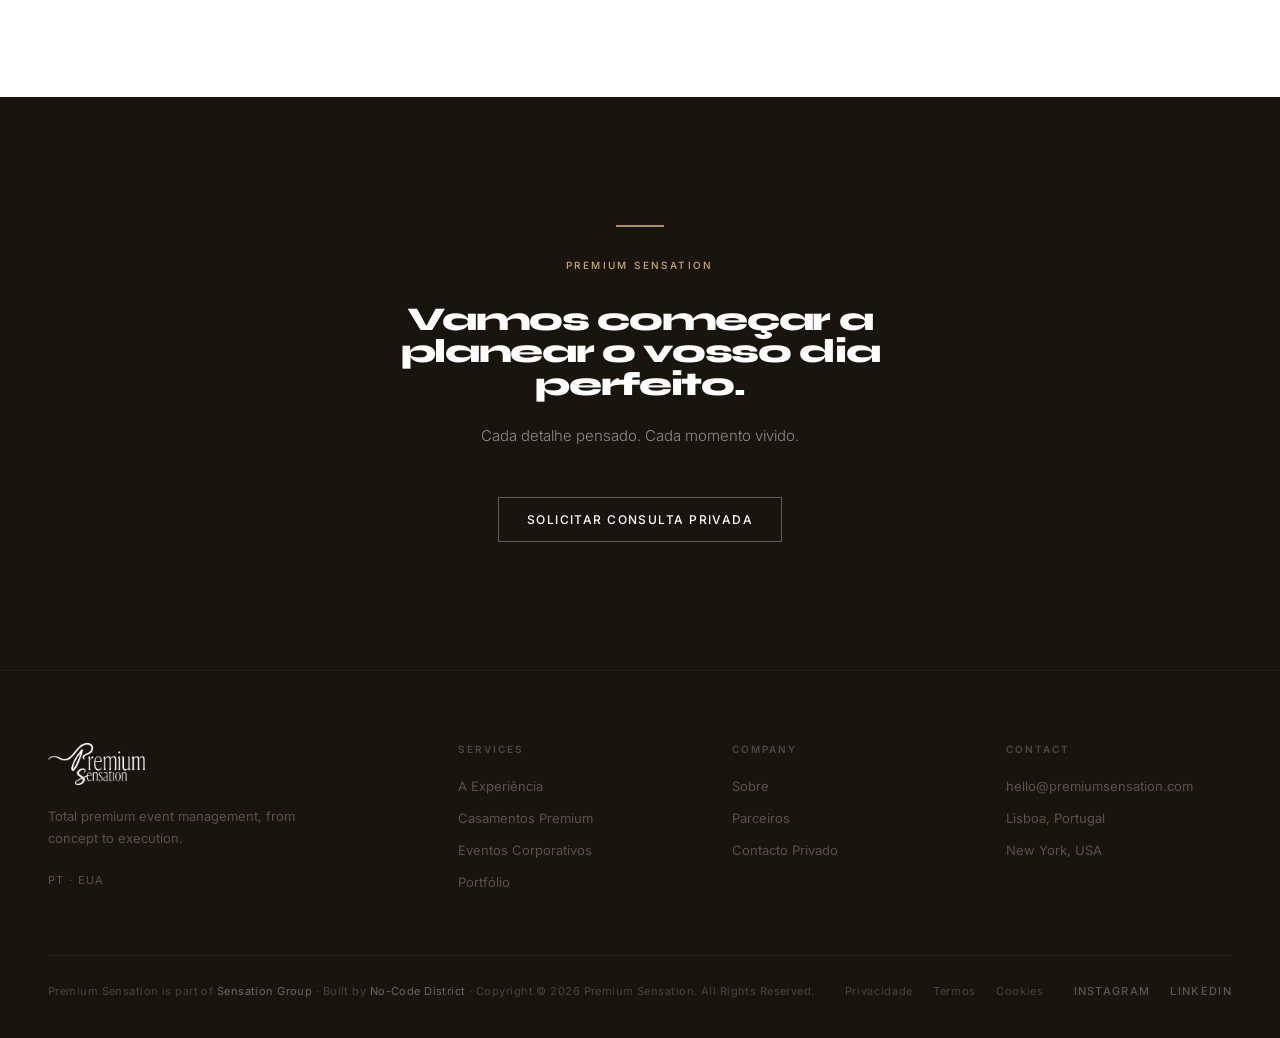
==== commit 2bb6a69f: "Elegance redesign — warmer palette, larger logo, gold CTA - Color system: warm charcoal (#1A140E), c" ====
--- a/casamentos.html
+++ b/casamentos.html
@@ -46,7 +46,7 @@
 <nav class="nav" id="nav" role="navigation" aria-label="Principal">
   <div class="nav-inner">
     <a href="index.html" class="nav-logo" aria-label="Premium Sensation — Página inicial">
-      <img src="assets/img/premium_sensation_white0.png" alt="Premium Sensation" class="logo-img" style="height:32px;width:auto;">
+      <img src="assets/img/premium_sensation_white0.png" alt="Premium Sensation" class="logo-img">
     </a>
     <ul class="nav-links" role="list">
       <li><a href="experiencia.html" data-i18n="nav.experience">A Experiência</a></li>
@@ -234,7 +234,7 @@
 <footer class="footer" role="contentinfo">
   <div class="footer-top">
     <div>
-      <img src="assets/img/premium_sensation_white0.png" alt="Premium Sensation" class="logo-img footer-logo" style="height:28px;width:auto;margin-bottom:16px;display:block;">
+      <img src="assets/img/premium_sensation_white0.png" alt="Premium Sensation" class="logo-img footer-logo">
       <p class="footer-tagline" data-i18n="footer.tagline">Gestão total de eventos premium, do conceito à execução.</p>
       <p class="footer-locations">PT · EUA</p>
     </div>
--- a/assets/css/base.css
+++ b/assets/css/base.css
@@ -9,19 +9,29 @@
    CSS CUSTOM PROPERTIES
 ============================================================ */
 :root {
-  --black:     #0A0A0A;
-  --white:     #FFFFFF;
-  --off-white: #F7F6F3;
-  --gray-50:   #FAFAF8;
-  --gray-100:  #EFEFEC;
-  --gray-200:  #DDDDD9;
-  --gray-400:  #9A9A96;
-  --gray-600:  #5A5A56;
-  --nav-height: 72px;
+  /* Core — warm charcoal replaces cold black */
+  --black:      #1A140E;
+  --white:      #FFFFFF;
+
+  /* Warm neutral scale */
+  --off-white:  #F5EDE0;   /* warm cream — main light bg */
+  --cream:      #EDE0CA;   /* deeper warm beige */
+  --ivory:      #FAF6EF;   /* lightest warm white */
+  --gray-50:    #FAF6EF;
+  --gray-100:   #F0E8DA;
+  --gray-200:   #DDD0BC;
+  --gray-400:   #9A9088;
+  --gray-600:   #5A5046;
+
+  --nav-height: 80px;
 
   /* Premium Sensation brand accent */
-  --accent:     #C9A96E;
-  --accent-dim: rgba(201, 169, 110, 0.15);
+  --accent:       #C9A96E;               /* champagne gold */
+  --accent-light: #DFC28A;               /* lighter gold for hovers */
+  --accent-dim:   rgba(201, 169, 110, 0.14);
+
+  /* Sage green — optional accent */
+  --sage:         #7B9E80;
 }
 
 /* ============================================================
--- a/assets/css/nav.css
+++ b/assets/css/nav.css
@@ -21,8 +21,10 @@
 }
 
 .nav.scrolled {
-  background: var(--black);
-  border-bottom-color: rgba(255, 255, 255, 0.08);
+  background: rgba(26, 20, 14, 0.96);
+  backdrop-filter: blur(12px);
+  -webkit-backdrop-filter: blur(12px);
+  border-bottom-color: rgba(201, 169, 110, 0.15);
 }
 
 .nav-inner {
@@ -42,7 +44,7 @@
 }
 
 .nav-logo .logo-img {
-  height: 32px;
+  height: 50px;
   width: auto;
   display: block;
 }
@@ -81,17 +83,17 @@
   font-weight: 500;
   letter-spacing: 0.12em;
   text-transform: uppercase;
-  color: var(--white);
-  border: 1px solid rgba(255, 255, 255, 0.35);
+  color: var(--accent);
+  border: 1px solid rgba(201, 169, 110, 0.55);
   padding: 10px 20px;
-  transition: background 0.2s, border-color 0.2s, color 0.2s;
+  transition: background 0.25s, border-color 0.25s, color 0.25s;
   cursor: pointer;
 }
 
 .nav-cta:hover {
-  background: var(--white);
+  background: var(--accent);
   color: var(--black);
-  border-color: var(--white);
+  border-color: var(--accent);
 }
 
 /* ============================================================
@@ -229,7 +231,7 @@
 ============================================================ */
 @media (max-width: 768px) {
   :root {
-    --nav-height: 60px;
+    --nav-height: 64px;
   }
 
   .nav {
--- a/assets/css/footer.css
+++ b/assets/css/footer.css
@@ -26,10 +26,10 @@
    FOOTER LOGO
 ============================================================ */
 .footer-logo {
-  height: 28px;
+  height: 42px;
   width: auto;
   display: block;
-  margin-bottom: 16px;
+  margin-bottom: 20px;
 }
 
 /* ============================================================
@@ -81,7 +81,7 @@
 }
 
 .footer-col ul a:hover {
-  color: var(--white);
+  color: var(--accent);
 }
 
 /* ============================================================
--- a/assets/css/components.css
+++ b/assets/css/components.css
@@ -19,7 +19,7 @@
   inset: 0;
   background-size: cover;
   background-position: center;
-  opacity: 0.3;
+  opacity: 0.38;
 }
 
 .page-hero-overlay {
@@ -106,6 +106,14 @@
 
 .section-wrap--off {
   background: var(--off-white);
+}
+
+.section-wrap--cream {
+  background: var(--cream);
+}
+
+.section-wrap--ivory {
+  background: var(--ivory);
 }
 
 .section-wrap--white {
@@ -600,10 +608,11 @@
 
 /* Accent line — marks sections with brand colour */
 .accent-line {
-  width: 40px;
-  height: 1px;
+  width: 48px;
+  height: 2px;
   background: var(--accent);
   margin-bottom: 32px;
+  opacity: 0.85;
 }
 
 /* Gold highlight for key words */
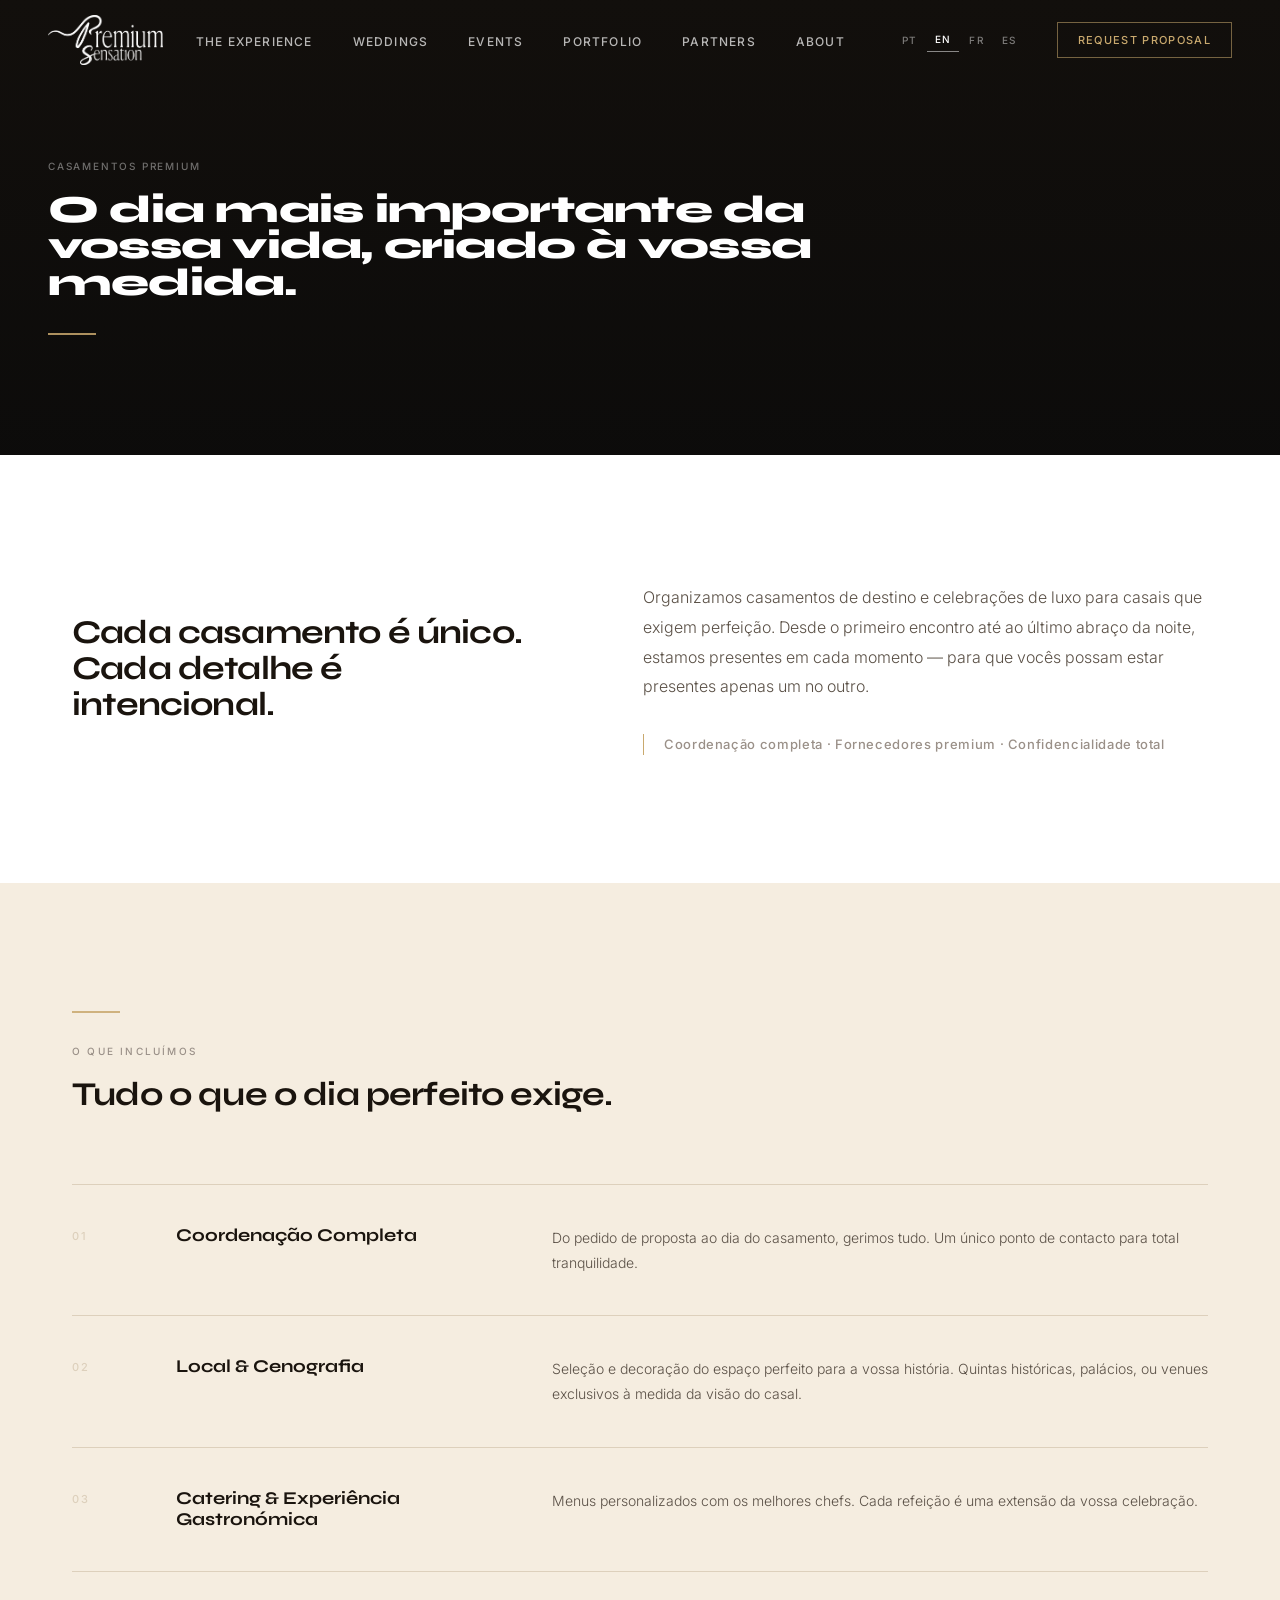
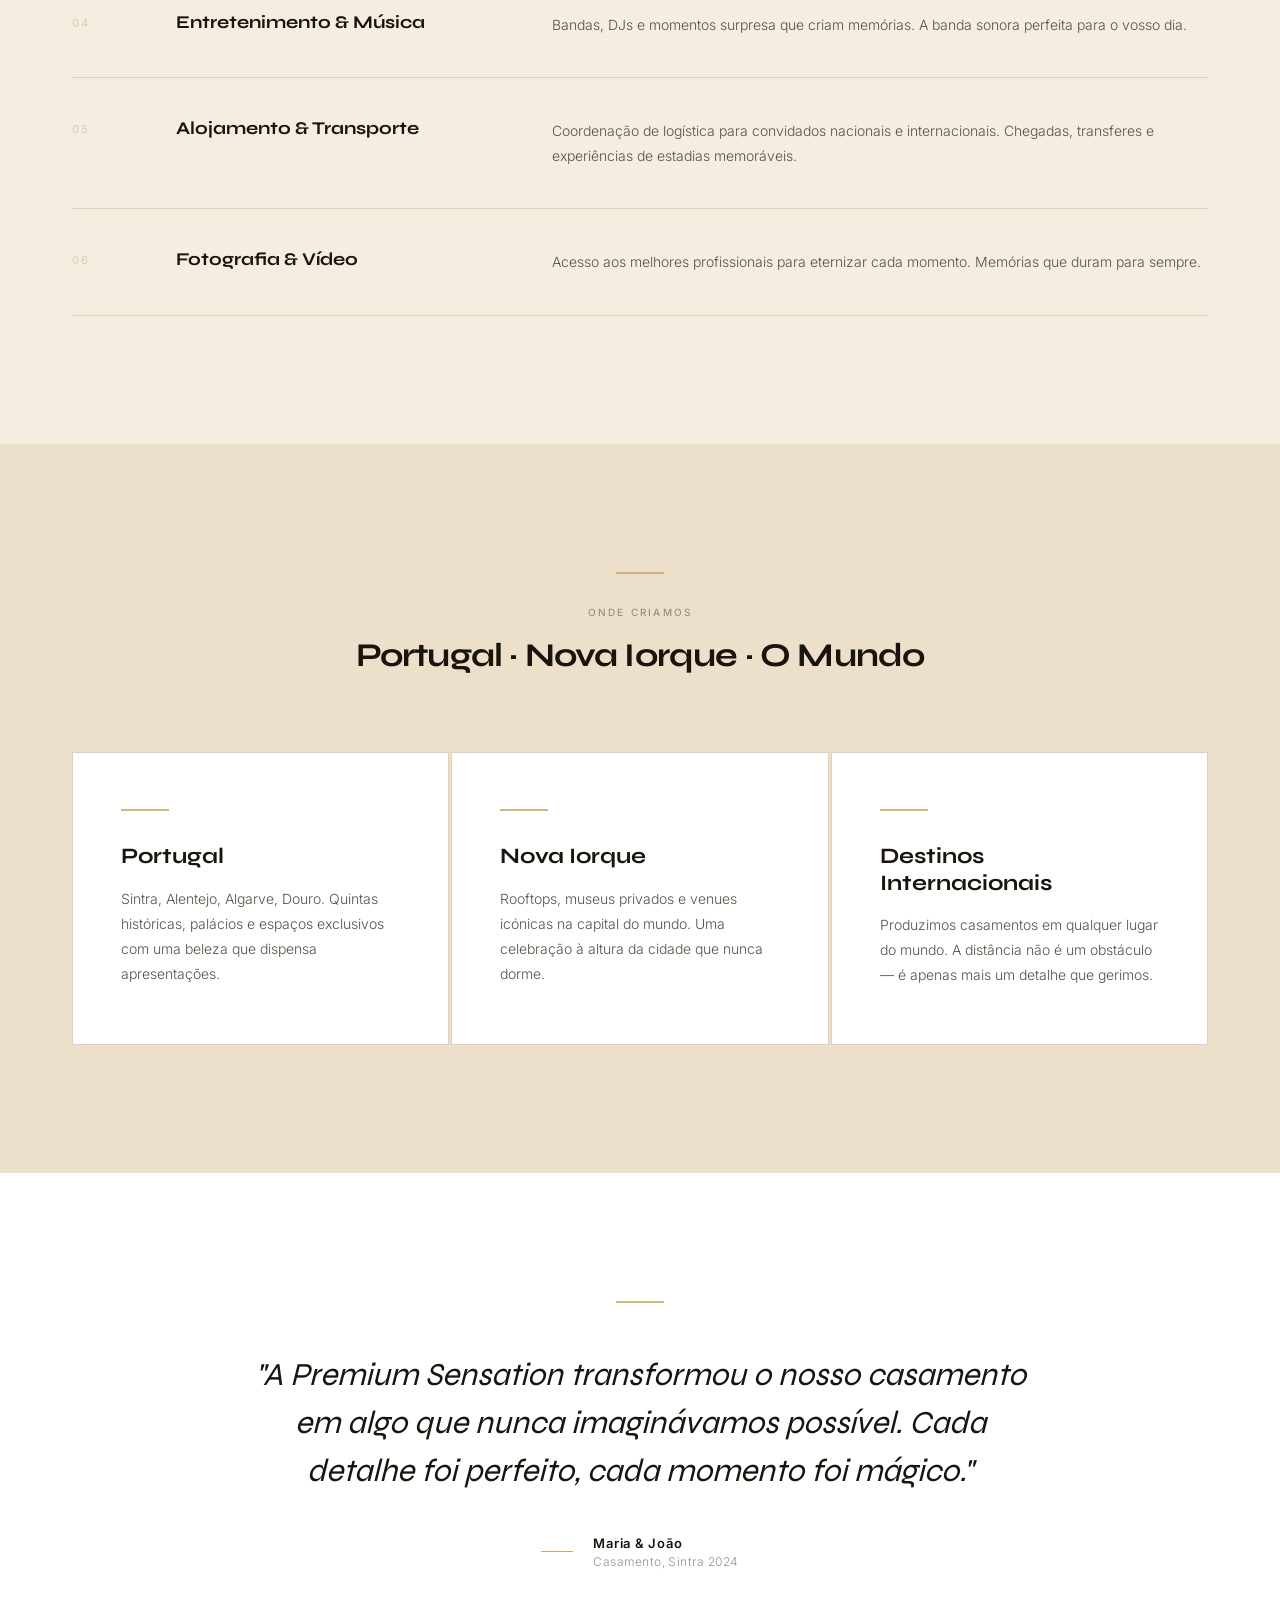
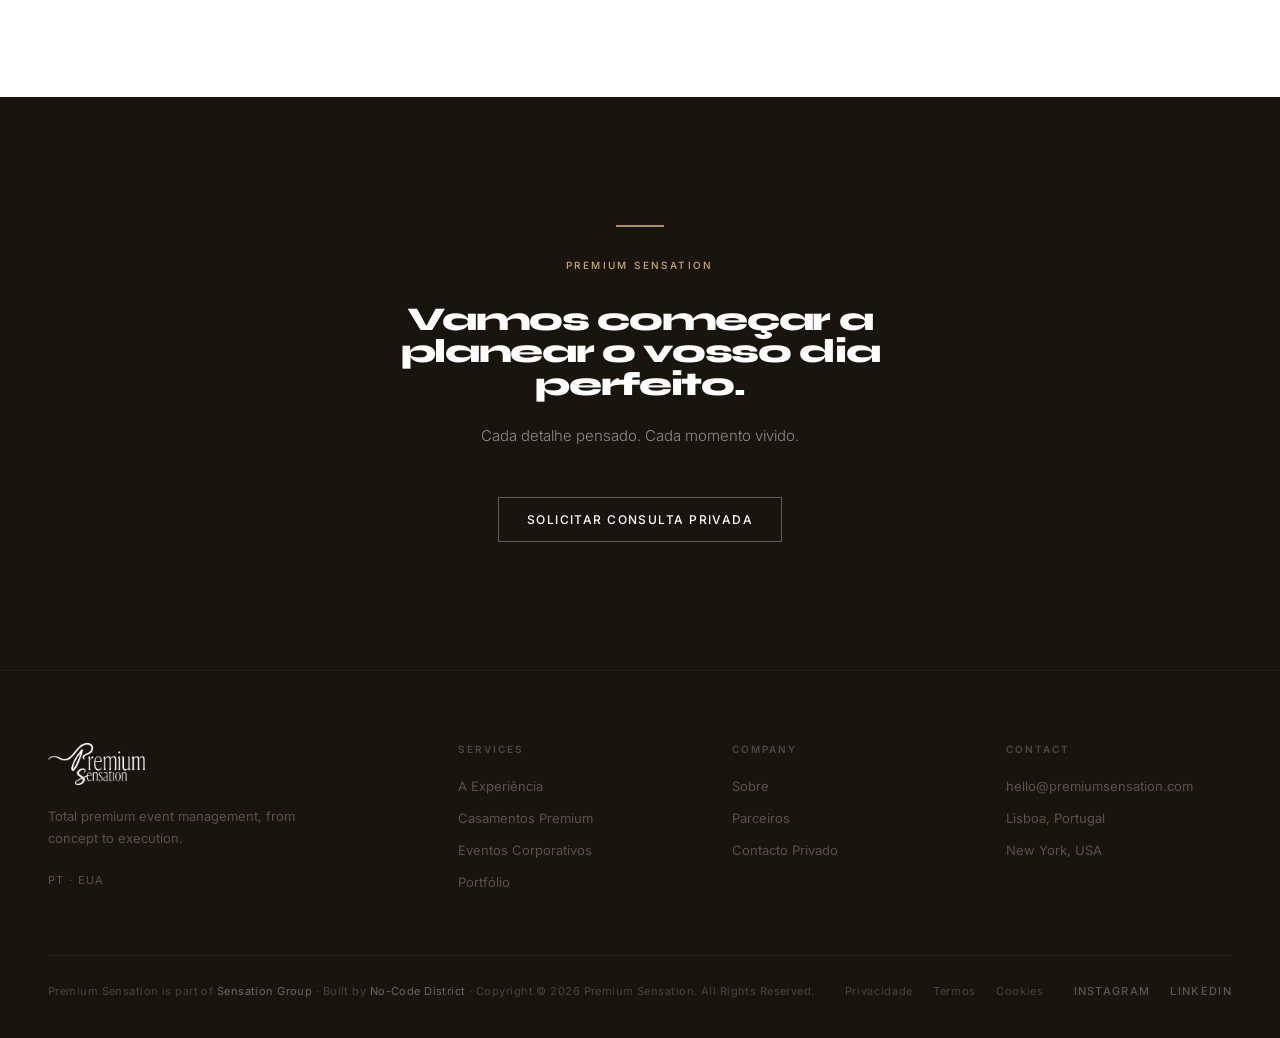
==== commit 5191277f: "Remove black from content sections — light-first luxury aesthetic Homepage: portfolio, diferenciais," ====
--- a/casamentos.html
+++ b/casamentos.html
@@ -170,28 +170,28 @@
 <!-- ============================================================
      DESTINOS — dark section with 3-col grid
 ============================================================ -->
-<section class="section-wrap--dark ps-section" aria-labelledby="destinos-heading">
+<section class="section-wrap--cream ps-section" aria-labelledby="destinos-heading">
   <div class="reveal" style="text-align:center;max-width:720px;margin:0 auto 80px;">
     <div class="accent-line" style="margin-left:auto;margin-right:auto;"></div>
-    <span style="font-family:'Inter',sans-serif;font-size:10px;font-weight:500;letter-spacing:0.22em;text-transform:uppercase;color:rgba(255,255,255,0.3);margin-bottom:20px;display:block;" data-i18n="wed.destinations.label">Onde Criamos</span>
-    <h2 id="destinos-heading" style="font-family:'Syne',sans-serif;font-size:clamp(22px,2.6vw,40px);font-weight:700;line-height:1.04;letter-spacing:-0.025em;color:var(--white);" data-i18n="wed.destinations.title">Portugal · Nova Iorque · O Mundo</h2>
+    <span style="font-family:'Inter',sans-serif;font-size:10px;font-weight:500;letter-spacing:0.22em;text-transform:uppercase;color:var(--gray-400);margin-bottom:20px;display:block;" data-i18n="wed.destinations.label">Onde Criamos</span>
+    <h2 id="destinos-heading" style="font-family:'Syne',sans-serif;font-size:clamp(22px,2.6vw,40px);font-weight:700;line-height:1.04;letter-spacing:-0.025em;color:var(--black);" data-i18n="wed.destinations.title">Portugal · Nova Iorque · O Mundo</h2>
   </div>
 
   <div class="card-grid-3">
-    <article style="padding:56px 48px;border:1px solid rgba(255,255,255,0.06);" class="reveal">
+    <article style="padding:56px 48px;border:1px solid var(--gray-200);background:var(--white);" class="reveal">
       <div class="accent-line"></div>
-      <h3 style="font-family:'Syne',sans-serif;font-size:22px;font-weight:700;color:var(--white);margin-bottom:16px;line-height:1.2;" data-i18n="wed.destinations.d1.title">Portugal</h3>
-      <p style="font-size:14px;font-weight:300;line-height:1.8;color:rgba(255,255,255,0.45);" data-i18n="wed.destinations.d1.desc">Sintra, Alentejo, Algarve, Douro. Quintas históricas, palácios e espaços exclusivos com uma beleza que dispensa apresentações.</p>
+      <h3 style="font-family:'Syne',sans-serif;font-size:22px;font-weight:700;color:var(--black);margin-bottom:16px;line-height:1.2;" data-i18n="wed.destinations.d1.title">Portugal</h3>
+      <p style="font-size:14px;font-weight:300;line-height:1.8;color:var(--gray-600);" data-i18n="wed.destinations.d1.desc">Sintra, Alentejo, Algarve, Douro. Quintas históricas, palácios e espaços exclusivos com uma beleza que dispensa apresentações.</p>
     </article>
-    <article style="padding:56px 48px;border:1px solid rgba(255,255,255,0.06);" class="reveal reveal-delay-1">
+    <article style="padding:56px 48px;border:1px solid var(--gray-200);background:var(--white);" class="reveal reveal-delay-1">
       <div class="accent-line"></div>
-      <h3 style="font-family:'Syne',sans-serif;font-size:22px;font-weight:700;color:var(--white);margin-bottom:16px;line-height:1.2;" data-i18n="wed.destinations.d2.title">Nova Iorque</h3>
-      <p style="font-size:14px;font-weight:300;line-height:1.8;color:rgba(255,255,255,0.45);" data-i18n="wed.destinations.d2.desc">Rooftops, museus privados e venues icónicas na capital do mundo. Uma celebração à altura da cidade que nunca dorme.</p>
+      <h3 style="font-family:'Syne',sans-serif;font-size:22px;font-weight:700;color:var(--black);margin-bottom:16px;line-height:1.2;" data-i18n="wed.destinations.d2.title">Nova Iorque</h3>
+      <p style="font-size:14px;font-weight:300;line-height:1.8;color:var(--gray-600);" data-i18n="wed.destinations.d2.desc">Rooftops, museus privados e venues icónicas na capital do mundo. Uma celebração à altura da cidade que nunca dorme.</p>
     </article>
-    <article style="padding:56px 48px;border:1px solid rgba(255,255,255,0.06);" class="reveal reveal-delay-2">
+    <article style="padding:56px 48px;border:1px solid var(--gray-200);background:var(--white);" class="reveal reveal-delay-2">
       <div class="accent-line"></div>
-      <h3 style="font-family:'Syne',sans-serif;font-size:22px;font-weight:700;color:var(--white);margin-bottom:16px;line-height:1.2;" data-i18n="wed.destinations.d3.title">Destinos Internacionais</h3>
-      <p style="font-size:14px;font-weight:300;line-height:1.8;color:rgba(255,255,255,0.45);" data-i18n="wed.destinations.d3.desc">Produzimos casamentos em qualquer lugar do mundo. A distância não é um obstáculo — é apenas mais um detalhe que gerimos.</p>
+      <h3 style="font-family:'Syne',sans-serif;font-size:22px;font-weight:700;color:var(--black);margin-bottom:16px;line-height:1.2;" data-i18n="wed.destinations.d3.title">Destinos Internacionais</h3>
+      <p style="font-size:14px;font-weight:300;line-height:1.8;color:var(--gray-600);" data-i18n="wed.destinations.d3.desc">Produzimos casamentos em qualquer lugar do mundo. A distância não é um obstáculo — é apenas mais um detalhe que gerimos.</p>
     </article>
   </div>
 </section>
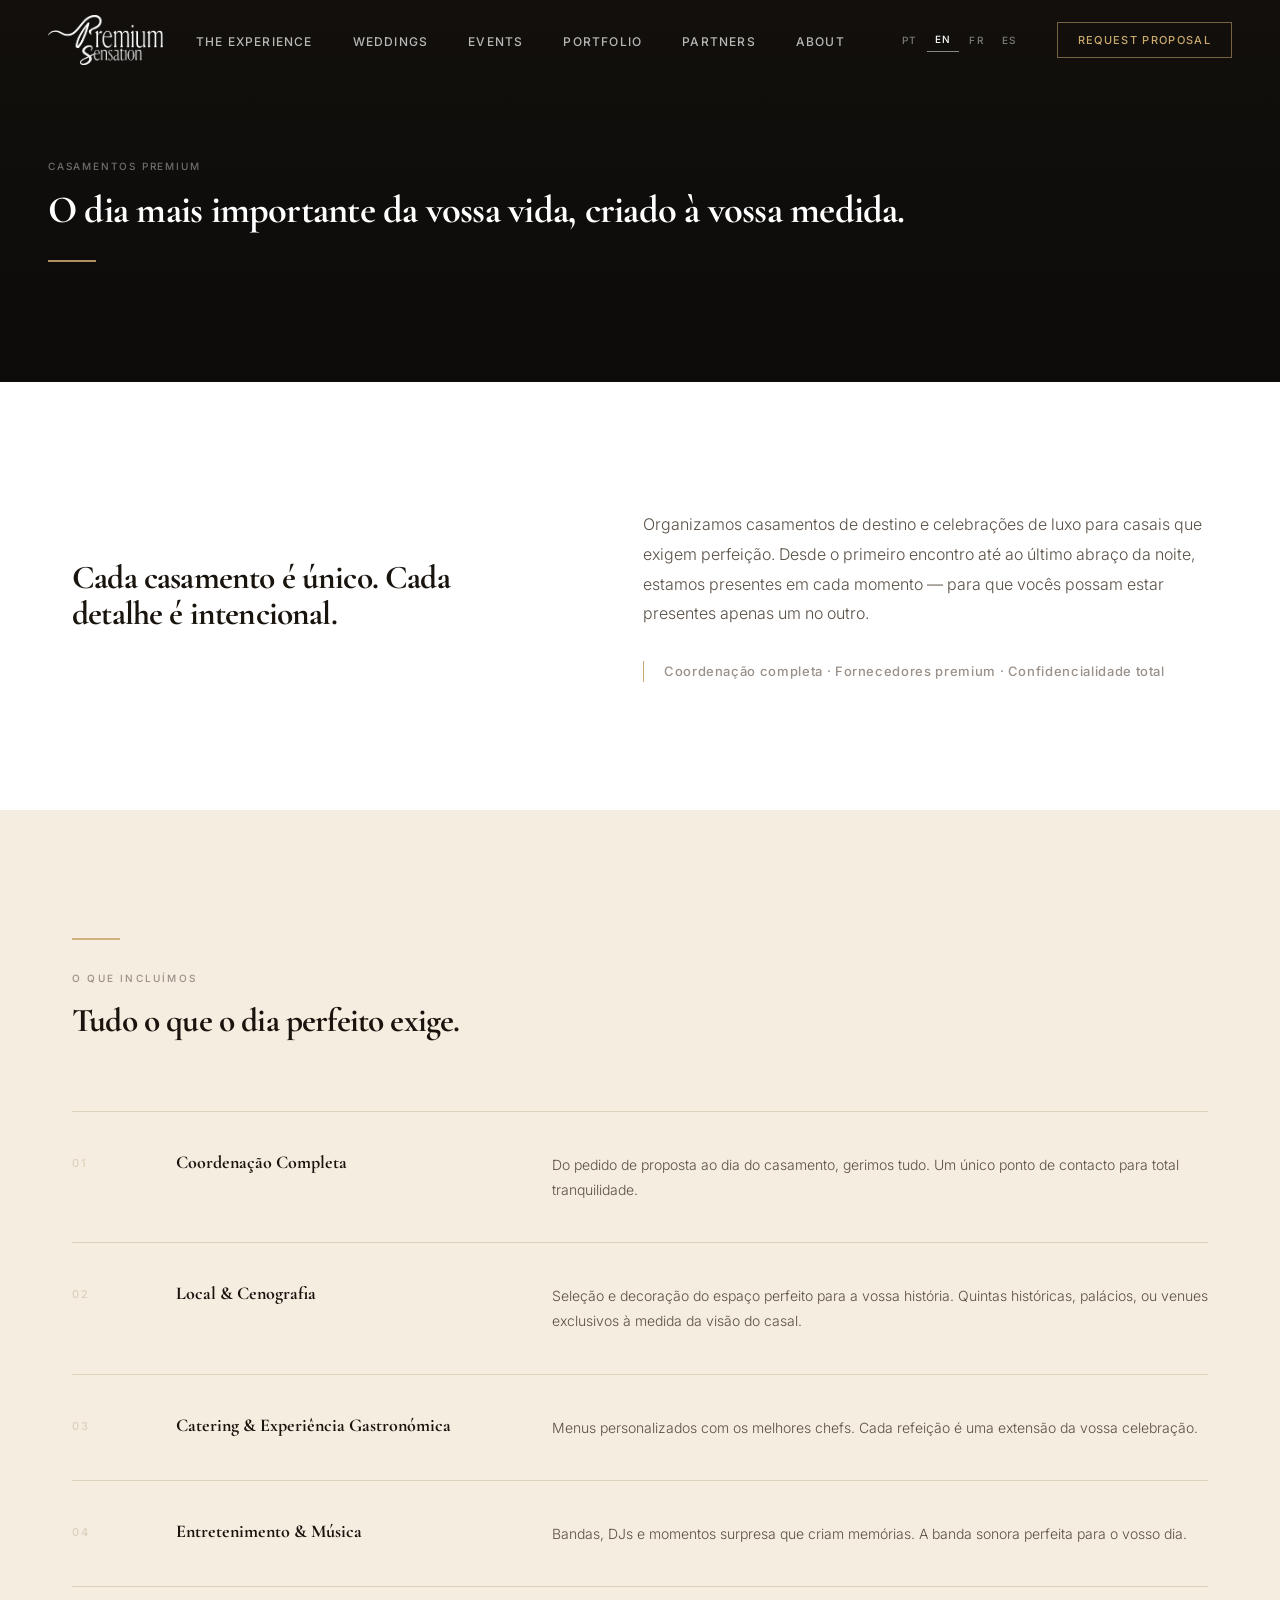
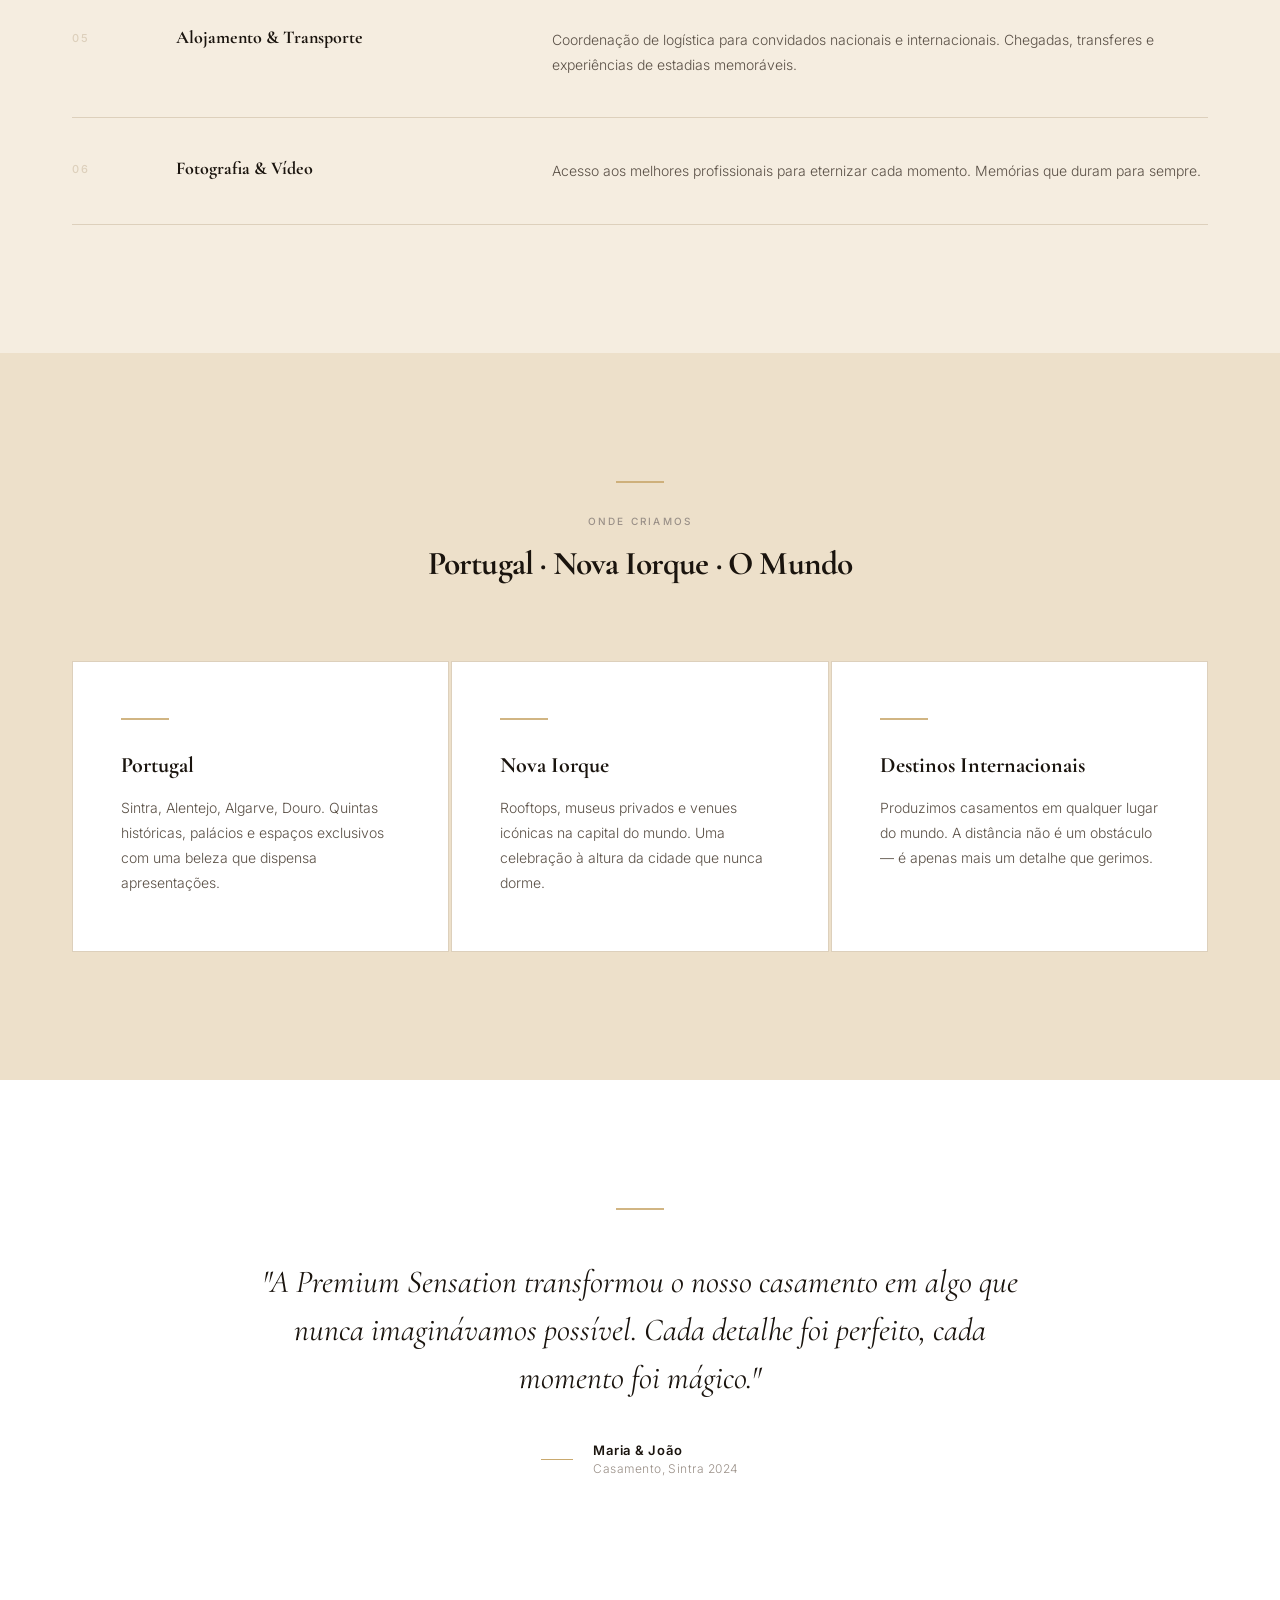
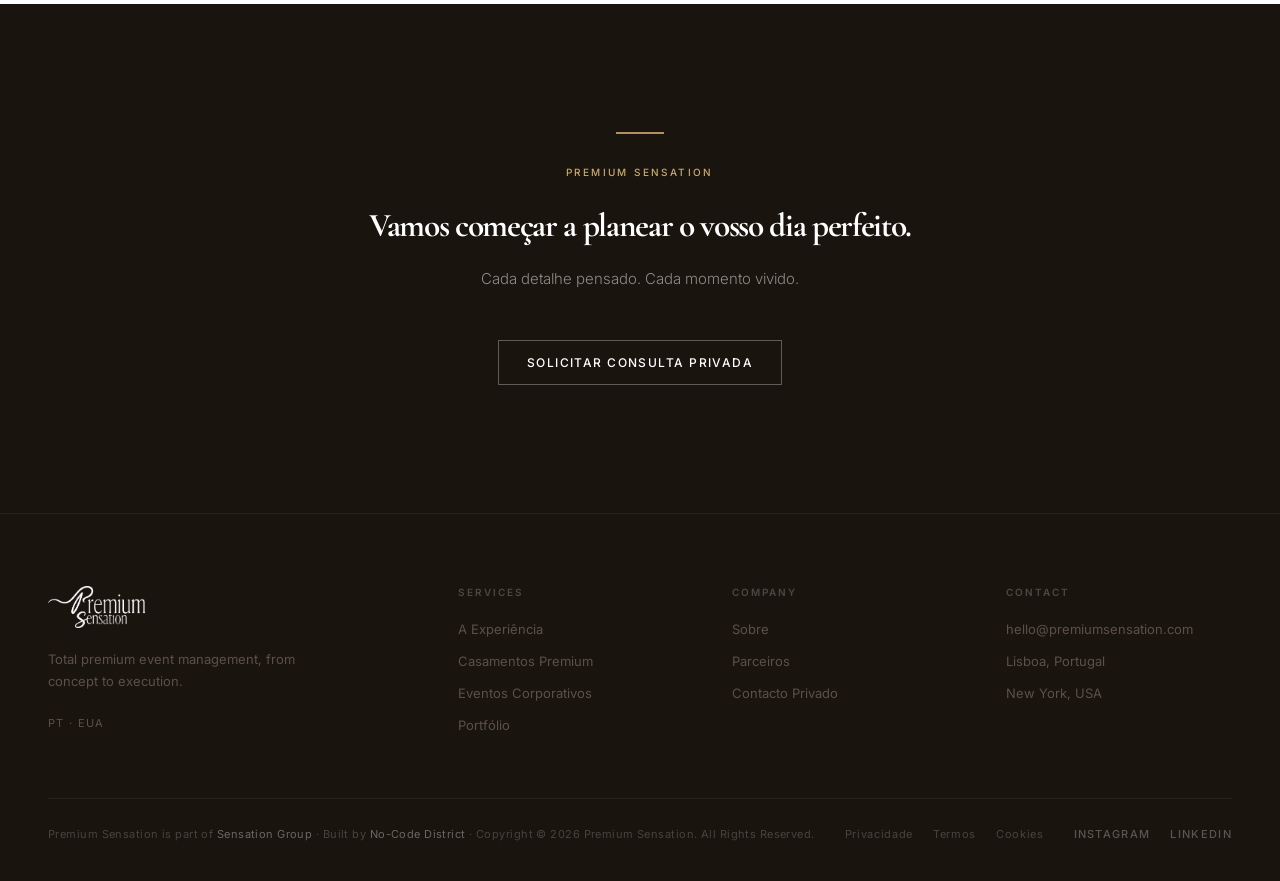
==== commit 412d77b4: "Switch to Cormorant Garamond, warm palette, and light-first luxury aesthetic - Replace Syne with Cor" ====
--- a/casamentos.html
+++ b/casamentos.html
@@ -32,7 +32,7 @@
   </script>
   <link rel="preconnect" href="https://fonts.googleapis.com">
   <link rel="preconnect" href="https://fonts.gstatic.com" crossorigin>
-  <link href="https://fonts.googleapis.com/css2?family=Syne:wght@400;700;800&family=Inter:wght@300;400;500;600&display=swap" rel="stylesheet">
+  <link href="https://fonts.googleapis.com/css2?family=Cormorant+Garamond:ital,wght@0,300;0,400;0,600;0,700;1,400;1,600&family=Inter:wght@300;400;500;600&display=swap" rel="stylesheet">
   <link rel="stylesheet" href="assets/css/base.css">
   <link rel="stylesheet" href="assets/css/nav.css">
   <link rel="stylesheet" href="assets/css/footer.css">
@@ -107,7 +107,7 @@
 <section class="section-wrap--white ps-section" aria-labelledby="wed-intro-heading">
   <div class="ps-intro-grid reveal">
     <div>
-      <h2 id="wed-intro-heading" style="font-family:'Syne',sans-serif;font-size:clamp(24px,2.6vw,38px);font-weight:700;line-height:1.08;letter-spacing:-0.025em;color:var(--black);" data-i18n="wed.intro.quote">Cada casamento é único. Cada detalhe é intencional.</h2>
+      <h2 id="wed-intro-heading" style="font-family:'Cormorant Garamond',serif;font-size:clamp(24px,2.6vw,38px);font-weight:700;line-height:1.08;letter-spacing:-0.025em;color:var(--black);" data-i18n="wed.intro.quote">Cada casamento é único. Cada detalhe é intencional.</h2>
     </div>
     <div class="reveal reveal-delay-2">
       <p style="font-size:16px;font-weight:300;line-height:1.85;color:var(--gray-600);margin-bottom:32px;" data-i18n="wed.intro.body">Organizamos casamentos de destino e celebrações de luxo para casais que exigem perfeição. Desde o primeiro encontro até ao último abraço da noite, estamos presentes em cada momento — para que vocês possam estar presentes apenas um no outro.</p>
@@ -123,44 +123,44 @@
   <div class="reveal">
     <div class="accent-line"></div>
     <span style="font-family:'Inter',sans-serif;font-size:10px;font-weight:500;letter-spacing:0.22em;text-transform:uppercase;color:var(--gray-400);margin-bottom:20px;display:block;" data-i18n="wed.includes.label">O Que Incluímos</span>
-    <h2 id="wed-includes-heading" style="font-family:'Syne',sans-serif;font-size:clamp(22px,2.6vw,40px);font-weight:700;line-height:1.04;letter-spacing:-0.025em;color:var(--black);" data-i18n="wed.includes.title">Tudo o que o dia perfeito exige.</h2>
+    <h2 id="wed-includes-heading" style="font-family:'Cormorant Garamond',serif;font-size:clamp(22px,2.6vw,40px);font-weight:700;line-height:1.04;letter-spacing:-0.025em;color:var(--black);" data-i18n="wed.includes.title">Tudo o que o dia perfeito exige.</h2>
   </div>
 
   <div style="margin-top:72px;border-top:1px solid var(--gray-200);">
 
     <div class="ps-service-row reveal">
       <span style="font-family:'Inter',sans-serif;font-size:11px;font-weight:500;letter-spacing:0.14em;color:var(--gray-200);padding-top:4px;">01</span>
-      <h3 style="font-family:'Syne',sans-serif;font-size:18px;font-weight:700;color:var(--black);line-height:1.2;" data-i18n="wed.includes.s1.name">Coordenação Completa</h3>
+      <h3 style="font-family:'Cormorant Garamond',serif;font-size:18px;font-weight:700;color:var(--black);line-height:1.2;" data-i18n="wed.includes.s1.name">Coordenação Completa</h3>
       <p style="font-size:14px;font-weight:300;line-height:1.8;color:var(--gray-600);" data-i18n="wed.includes.s1.desc">Do pedido de proposta ao dia do casamento, gerimos tudo. Um único ponto de contacto para total tranquilidade.</p>
     </div>
 
     <div class="ps-service-row reveal">
       <span style="font-family:'Inter',sans-serif;font-size:11px;font-weight:500;letter-spacing:0.14em;color:var(--gray-200);padding-top:4px;">02</span>
-      <h3 style="font-family:'Syne',sans-serif;font-size:18px;font-weight:700;color:var(--black);line-height:1.2;" data-i18n="wed.includes.s2.name">Local &amp; Cenografia</h3>
+      <h3 style="font-family:'Cormorant Garamond',serif;font-size:18px;font-weight:700;color:var(--black);line-height:1.2;" data-i18n="wed.includes.s2.name">Local &amp; Cenografia</h3>
       <p style="font-size:14px;font-weight:300;line-height:1.8;color:var(--gray-600);" data-i18n="wed.includes.s2.desc">Seleção e decoração do espaço perfeito para a vossa história. Quintas históricas, palácios, ou venues exclusivos à medida da visão do casal.</p>
     </div>
 
     <div class="ps-service-row reveal">
       <span style="font-family:'Inter',sans-serif;font-size:11px;font-weight:500;letter-spacing:0.14em;color:var(--gray-200);padding-top:4px;">03</span>
-      <h3 style="font-family:'Syne',sans-serif;font-size:18px;font-weight:700;color:var(--black);line-height:1.2;" data-i18n="wed.includes.s3.name">Catering &amp; Experiência Gastronómica</h3>
+      <h3 style="font-family:'Cormorant Garamond',serif;font-size:18px;font-weight:700;color:var(--black);line-height:1.2;" data-i18n="wed.includes.s3.name">Catering &amp; Experiência Gastronómica</h3>
       <p style="font-size:14px;font-weight:300;line-height:1.8;color:var(--gray-600);" data-i18n="wed.includes.s3.desc">Menus personalizados com os melhores chefs. Cada refeição é uma extensão da vossa celebração.</p>
     </div>
 
     <div class="ps-service-row reveal">
       <span style="font-family:'Inter',sans-serif;font-size:11px;font-weight:500;letter-spacing:0.14em;color:var(--gray-200);padding-top:4px;">04</span>
-      <h3 style="font-family:'Syne',sans-serif;font-size:18px;font-weight:700;color:var(--black);line-height:1.2;" data-i18n="wed.includes.s4.name">Entretenimento &amp; Música</h3>
+      <h3 style="font-family:'Cormorant Garamond',serif;font-size:18px;font-weight:700;color:var(--black);line-height:1.2;" data-i18n="wed.includes.s4.name">Entretenimento &amp; Música</h3>
       <p style="font-size:14px;font-weight:300;line-height:1.8;color:var(--gray-600);" data-i18n="wed.includes.s4.desc">Bandas, DJs e momentos surpresa que criam memórias. A banda sonora perfeita para o vosso dia.</p>
     </div>
 
     <div class="ps-service-row reveal">
       <span style="font-family:'Inter',sans-serif;font-size:11px;font-weight:500;letter-spacing:0.14em;color:var(--gray-200);padding-top:4px;">05</span>
-      <h3 style="font-family:'Syne',sans-serif;font-size:18px;font-weight:700;color:var(--black);line-height:1.2;" data-i18n="wed.includes.s5.name">Alojamento &amp; Transporte</h3>
+      <h3 style="font-family:'Cormorant Garamond',serif;font-size:18px;font-weight:700;color:var(--black);line-height:1.2;" data-i18n="wed.includes.s5.name">Alojamento &amp; Transporte</h3>
       <p style="font-size:14px;font-weight:300;line-height:1.8;color:var(--gray-600);" data-i18n="wed.includes.s5.desc">Coordenação de logística para convidados nacionais e internacionais. Chegadas, transferes e experiências de estadias memoráveis.</p>
     </div>
 
     <div class="ps-service-row reveal">
       <span style="font-family:'Inter',sans-serif;font-size:11px;font-weight:500;letter-spacing:0.14em;color:var(--gray-200);padding-top:4px;">06</span>
-      <h3 style="font-family:'Syne',sans-serif;font-size:18px;font-weight:700;color:var(--black);line-height:1.2;" data-i18n="wed.includes.s6.name">Fotografia &amp; Vídeo</h3>
+      <h3 style="font-family:'Cormorant Garamond',serif;font-size:18px;font-weight:700;color:var(--black);line-height:1.2;" data-i18n="wed.includes.s6.name">Fotografia &amp; Vídeo</h3>
       <p style="font-size:14px;font-weight:300;line-height:1.8;color:var(--gray-600);" data-i18n="wed.includes.s6.desc">Acesso aos melhores profissionais para eternizar cada momento. Memórias que duram para sempre.</p>
     </div>
 
@@ -174,23 +174,23 @@
   <div class="reveal" style="text-align:center;max-width:720px;margin:0 auto 80px;">
     <div class="accent-line" style="margin-left:auto;margin-right:auto;"></div>
     <span style="font-family:'Inter',sans-serif;font-size:10px;font-weight:500;letter-spacing:0.22em;text-transform:uppercase;color:var(--gray-400);margin-bottom:20px;display:block;" data-i18n="wed.destinations.label">Onde Criamos</span>
-    <h2 id="destinos-heading" style="font-family:'Syne',sans-serif;font-size:clamp(22px,2.6vw,40px);font-weight:700;line-height:1.04;letter-spacing:-0.025em;color:var(--black);" data-i18n="wed.destinations.title">Portugal · Nova Iorque · O Mundo</h2>
+    <h2 id="destinos-heading" style="font-family:'Cormorant Garamond',serif;font-size:clamp(22px,2.6vw,40px);font-weight:700;line-height:1.04;letter-spacing:-0.025em;color:var(--black);" data-i18n="wed.destinations.title">Portugal · Nova Iorque · O Mundo</h2>
   </div>
 
   <div class="card-grid-3">
     <article style="padding:56px 48px;border:1px solid var(--gray-200);background:var(--white);" class="reveal">
       <div class="accent-line"></div>
-      <h3 style="font-family:'Syne',sans-serif;font-size:22px;font-weight:700;color:var(--black);margin-bottom:16px;line-height:1.2;" data-i18n="wed.destinations.d1.title">Portugal</h3>
+      <h3 style="font-family:'Cormorant Garamond',serif;font-size:22px;font-weight:700;color:var(--black);margin-bottom:16px;line-height:1.2;" data-i18n="wed.destinations.d1.title">Portugal</h3>
       <p style="font-size:14px;font-weight:300;line-height:1.8;color:var(--gray-600);" data-i18n="wed.destinations.d1.desc">Sintra, Alentejo, Algarve, Douro. Quintas históricas, palácios e espaços exclusivos com uma beleza que dispensa apresentações.</p>
     </article>
     <article style="padding:56px 48px;border:1px solid var(--gray-200);background:var(--white);" class="reveal reveal-delay-1">
       <div class="accent-line"></div>
-      <h3 style="font-family:'Syne',sans-serif;font-size:22px;font-weight:700;color:var(--black);margin-bottom:16px;line-height:1.2;" data-i18n="wed.destinations.d2.title">Nova Iorque</h3>
+      <h3 style="font-family:'Cormorant Garamond',serif;font-size:22px;font-weight:700;color:var(--black);margin-bottom:16px;line-height:1.2;" data-i18n="wed.destinations.d2.title">Nova Iorque</h3>
       <p style="font-size:14px;font-weight:300;line-height:1.8;color:var(--gray-600);" data-i18n="wed.destinations.d2.desc">Rooftops, museus privados e venues icónicas na capital do mundo. Uma celebração à altura da cidade que nunca dorme.</p>
     </article>
     <article style="padding:56px 48px;border:1px solid var(--gray-200);background:var(--white);" class="reveal reveal-delay-2">
       <div class="accent-line"></div>
-      <h3 style="font-family:'Syne',sans-serif;font-size:22px;font-weight:700;color:var(--black);margin-bottom:16px;line-height:1.2;" data-i18n="wed.destinations.d3.title">Destinos Internacionais</h3>
+      <h3 style="font-family:'Cormorant Garamond',serif;font-size:22px;font-weight:700;color:var(--black);margin-bottom:16px;line-height:1.2;" data-i18n="wed.destinations.d3.title">Destinos Internacionais</h3>
       <p style="font-size:14px;font-weight:300;line-height:1.8;color:var(--gray-600);" data-i18n="wed.destinations.d3.desc">Produzimos casamentos em qualquer lugar do mundo. A distância não é um obstáculo — é apenas mais um detalhe que gerimos.</p>
     </article>
   </div>
@@ -203,7 +203,7 @@
   <div style="max-width:800px;margin:0 auto;text-align:center;" class="reveal">
     <div class="accent-line" style="margin-left:auto;margin-right:auto;margin-bottom:48px;"></div>
     <blockquote>
-      <p style="font-family:'Syne',sans-serif;font-size:clamp(20px,2.6vw,32px);font-weight:400;line-height:1.5;color:var(--black);font-style:italic;margin-bottom:40px;" data-i18n="wed.testimonial.quote">"A Premium Sensation transformou o nosso casamento em algo que nunca imaginávamos possível. Cada detalhe foi perfeito, cada momento foi mágico."</p>
+      <p style="font-family:'Cormorant Garamond',serif;font-size:clamp(20px,2.6vw,32px);font-weight:400;line-height:1.5;color:var(--black);font-style:italic;margin-bottom:40px;" data-i18n="wed.testimonial.quote">"A Premium Sensation transformou o nosso casamento em algo que nunca imaginávamos possível. Cada detalhe foi perfeito, cada momento foi mágico."</p>
       <footer style="display:flex;align-items:center;justify-content:center;gap:20px;">
         <div style="width:32px;height:1px;background:var(--accent);flex-shrink:0;"></div>
         <div style="text-align:left;">
@@ -222,7 +222,7 @@
   <div class="reveal" style="max-width:640px;margin:0 auto;">
     <div class="accent-line" style="margin-left:auto;margin-right:auto;"></div>
     <span style="font-family:'Inter',sans-serif;font-size:10px;font-weight:500;letter-spacing:0.24em;text-transform:uppercase;color:var(--accent);margin-bottom:32px;display:block;">Premium Sensation</span>
-    <h2 id="wed-cta-heading" style="font-family:'Syne',sans-serif;font-size:clamp(22px,2.6vw,40px);font-weight:800;line-height:0.98;letter-spacing:-0.04em;color:var(--white);margin-bottom:24px;" data-i18n="wed.cta.title">Vamos começar a planear o vosso dia perfeito.</h2>
+    <h2 id="wed-cta-heading" style="font-family:'Cormorant Garamond',serif;font-size:clamp(22px,2.6vw,40px);font-weight:700;line-height:0.98;letter-spacing:-0.04em;color:var(--white);margin-bottom:24px;" data-i18n="wed.cta.title">Vamos começar a planear o vosso dia perfeito.</h2>
     <p style="font-family:'Inter',sans-serif;font-size:15px;font-weight:300;color:rgba(255,255,255,0.5);margin-bottom:48px;line-height:1.65;" data-i18n="wed.cta.desc">Cada detalhe pensado. Cada momento vivido.</p>
     <a href="contacto.html" class="btn btn--outline-white" data-i18n="wed.cta.btn">Solicitar Consulta Privada</a>
   </div>
--- a/assets/css/nav.css
+++ b/assets/css/nav.css
@@ -186,7 +186,7 @@
 }
 
 .nav-mobile-menu a {
-  font-family: 'Syne', sans-serif;
+  font-family: 'Cormorant Garamond', serif;
   font-size: clamp(28px, 6vw, 40px);
   font-weight: 700;
   color: var(--white);
--- a/assets/css/components.css
+++ b/assets/css/components.css
@@ -49,9 +49,9 @@
 }
 
 .page-hero-title {
-  font-family: 'Syne', sans-serif;
+  font-family: 'Cormorant Garamond', serif;
   font-size: clamp(22px, 3vw, 46px);
-  font-weight: 800;
+  font-weight: 700;
   color: var(--white);
   line-height: 0.95;
   letter-spacing: -0.02em;
@@ -170,7 +170,7 @@
 }
 
 .section-num {
-  font-family: 'Syne', sans-serif;
+  font-family: 'Cormorant Garamond', serif;
   font-size: 10px;
   font-weight: 700;
   letter-spacing: 0.2em;
@@ -184,7 +184,7 @@
 }
 
 .section-title {
-  font-family: 'Syne', sans-serif;
+  font-family: 'Cormorant Garamond', serif;
   font-size: clamp(24px, 3vw, 42px);
   font-weight: 700;
   line-height: 1.05;
@@ -416,7 +416,7 @@
 }
 
 .cta-card-num {
-  font-family: 'Syne', sans-serif;
+  font-family: 'Cormorant Garamond', serif;
   font-size: 10px;
   font-weight: 700;
   letter-spacing: 0.15em;
@@ -447,9 +447,9 @@
 }
 
 .cta-title {
-  font-family: 'Syne', sans-serif;
+  font-family: 'Cormorant Garamond', serif;
   font-size: clamp(24px, 2.8vw, 44px);
-  font-weight: 800;
+  font-weight: 700;
   line-height: 1.05;
   letter-spacing: -0.03em;
   margin-bottom: 20px;
@@ -680,7 +680,7 @@
 }
 
 .portfolio-editorial-title {
-  font-family: 'Syne', sans-serif;
+  font-family: 'Cormorant Garamond', serif;
   font-size: clamp(20px, 2.5vw, 28px);
   font-weight: 700;
   color: var(--white);
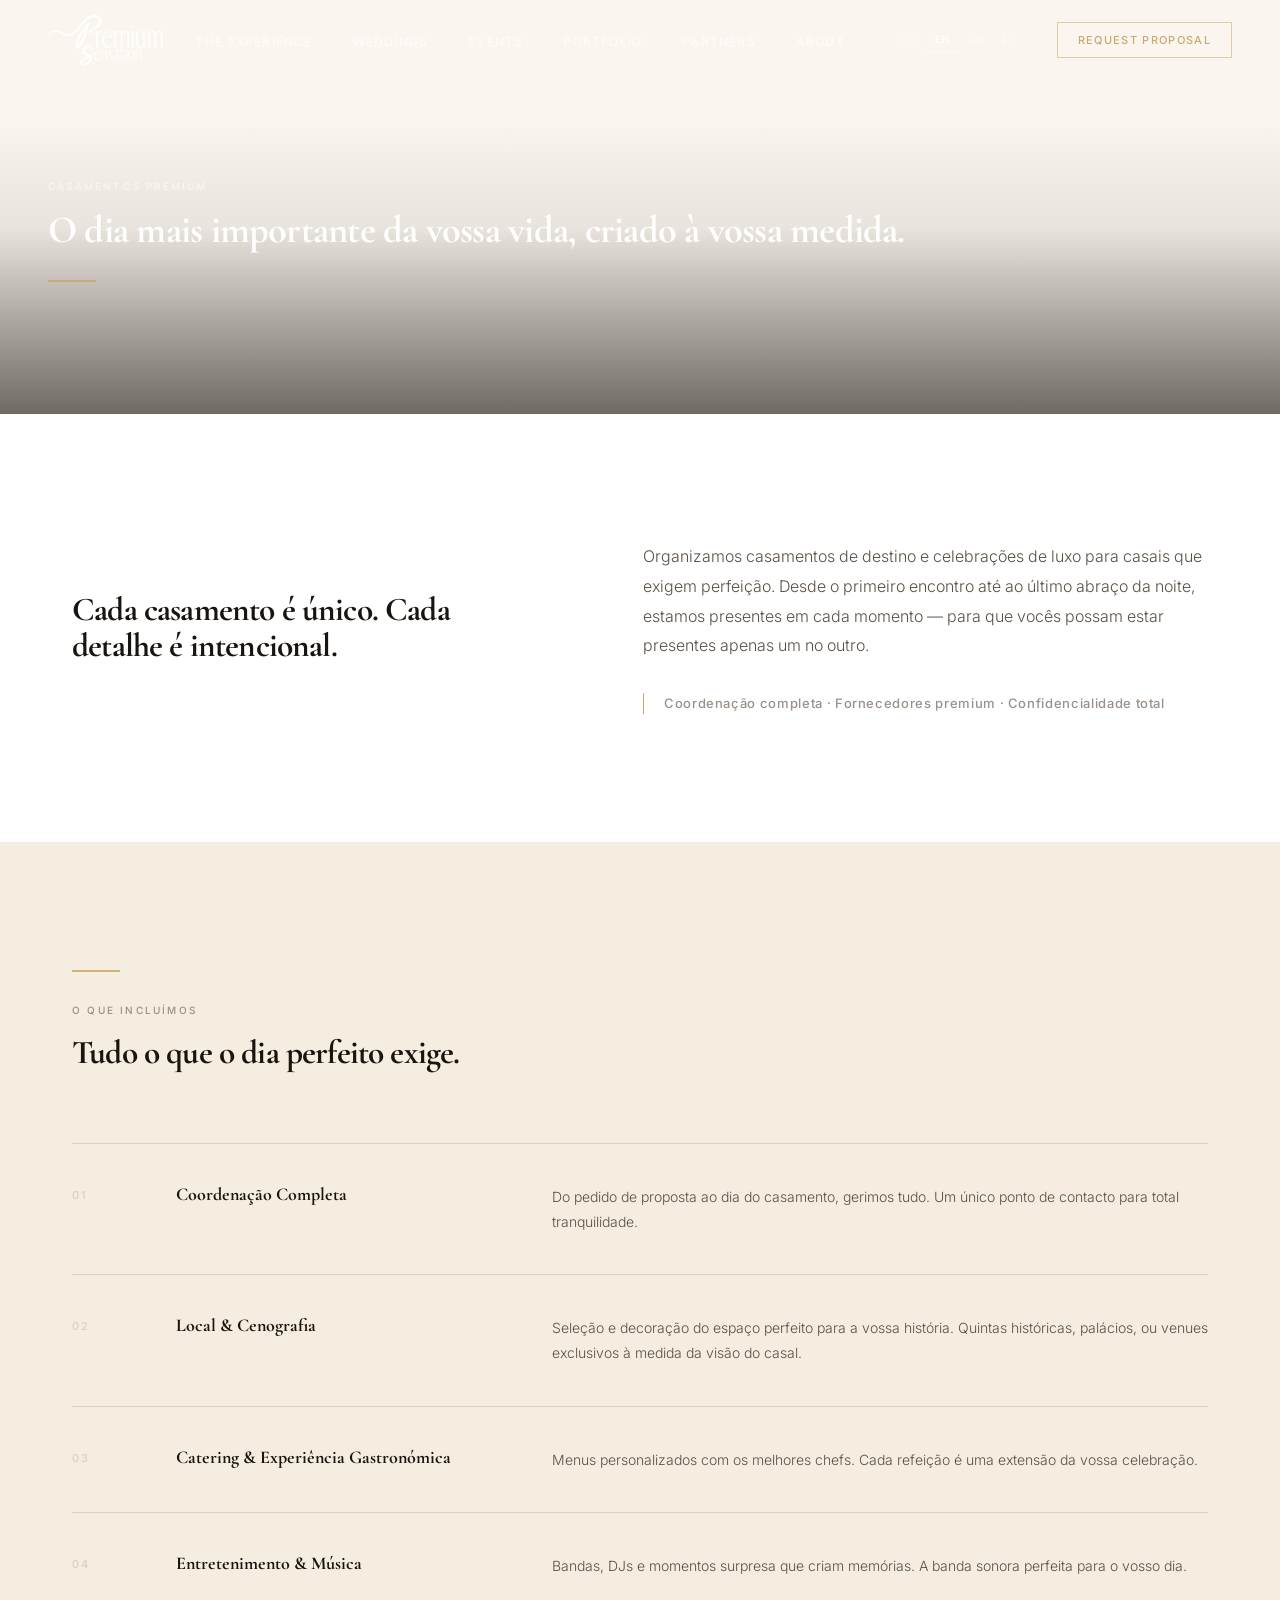
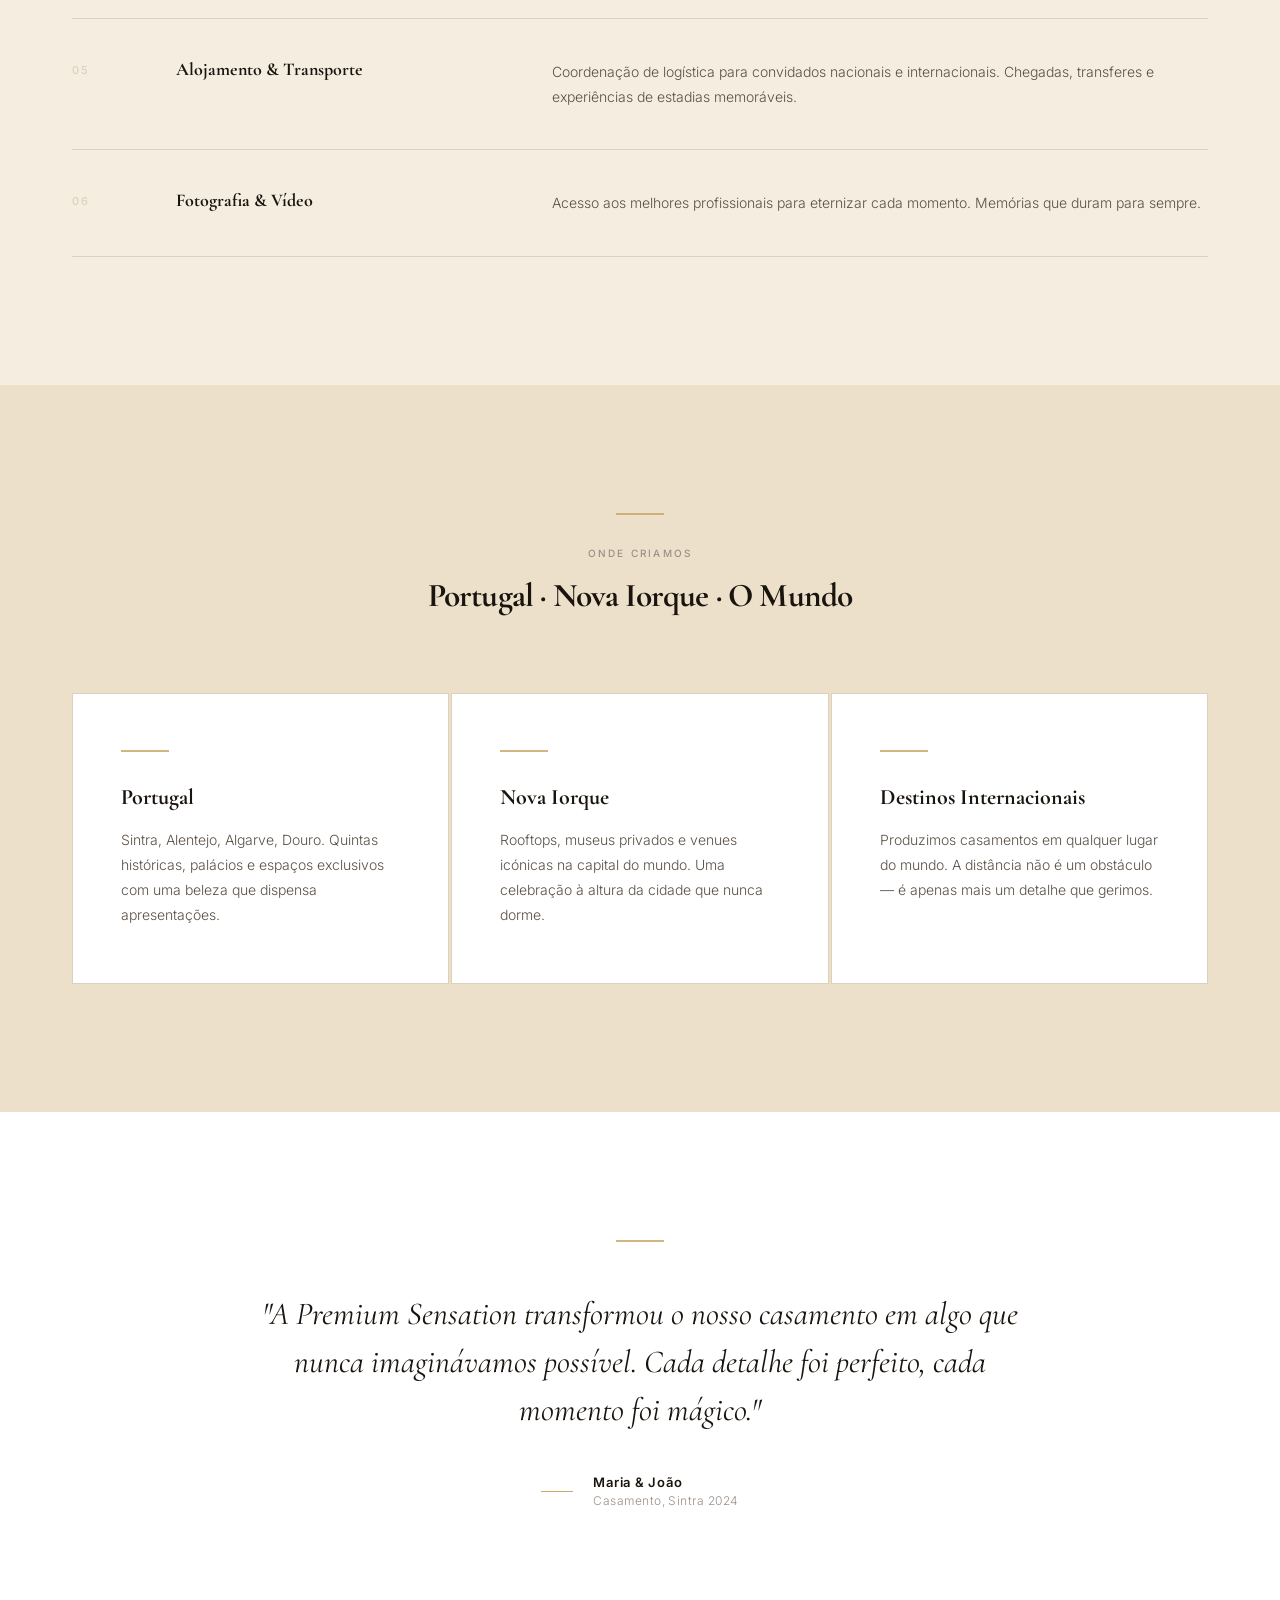
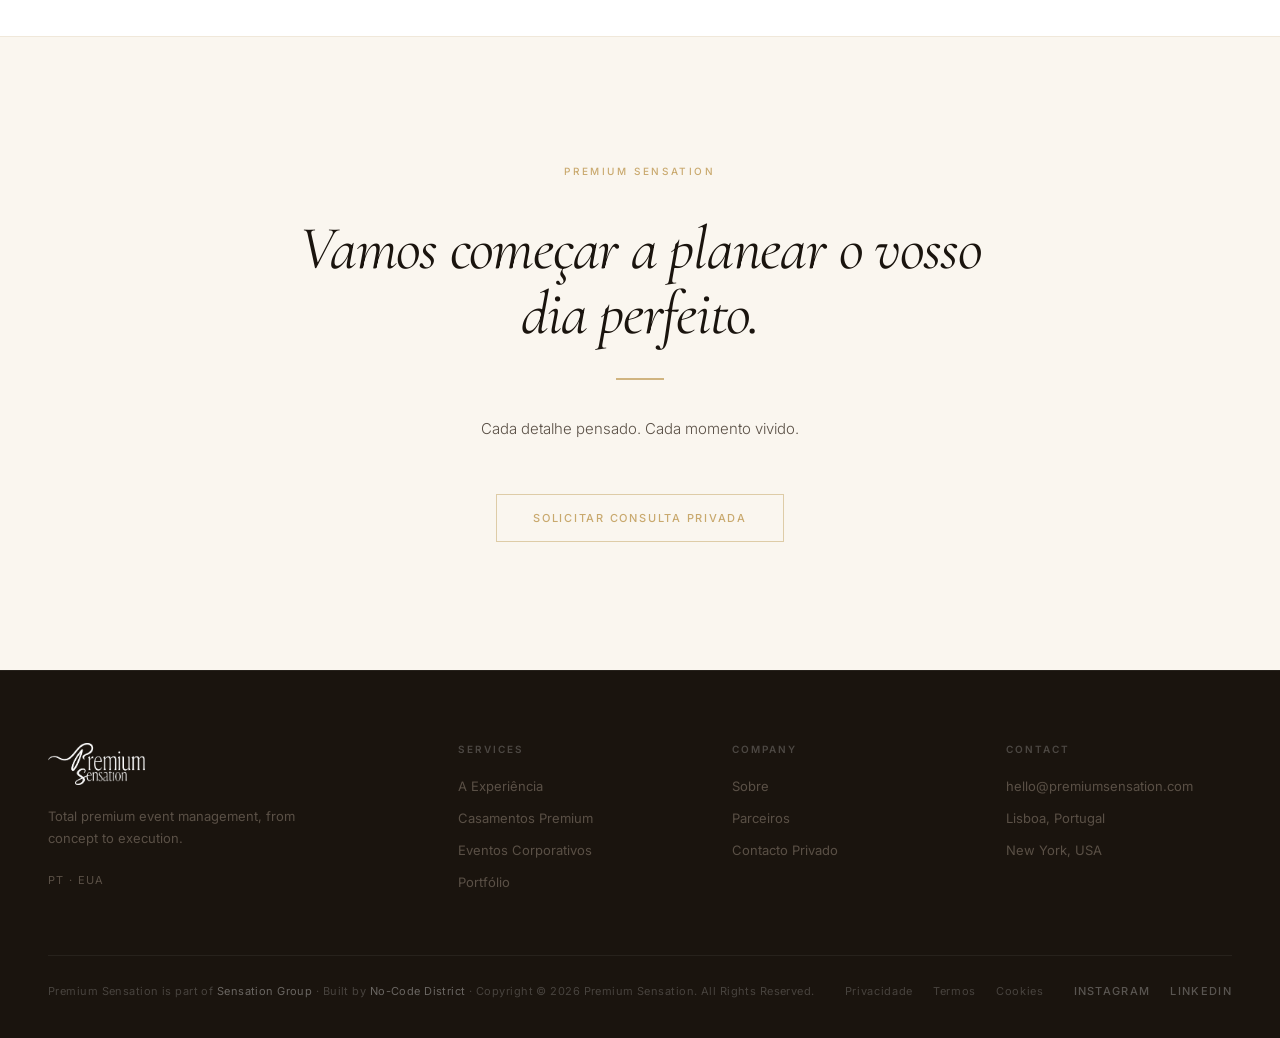
==== commit 893f066c: "Full luxury uplift — light-first aesthetic, editorial typography, gold buttons Hero: - Image opacity" ====
--- a/casamentos.html
+++ b/casamentos.html
@@ -218,13 +218,13 @@
 <!-- ============================================================
      FINAL CTA
 ============================================================ -->
-<section class="section-wrap--dark ps-section" style="text-align:center;" aria-labelledby="wed-cta-heading">
-  <div class="reveal" style="max-width:640px;margin:0 auto;">
-    <div class="accent-line" style="margin-left:auto;margin-right:auto;"></div>
-    <span style="font-family:'Inter',sans-serif;font-size:10px;font-weight:500;letter-spacing:0.24em;text-transform:uppercase;color:var(--accent);margin-bottom:32px;display:block;">Premium Sensation</span>
-    <h2 id="wed-cta-heading" style="font-family:'Cormorant Garamond',serif;font-size:clamp(22px,2.6vw,40px);font-weight:700;line-height:0.98;letter-spacing:-0.04em;color:var(--white);margin-bottom:24px;" data-i18n="wed.cta.title">Vamos começar a planear o vosso dia perfeito.</h2>
-    <p style="font-family:'Inter',sans-serif;font-size:15px;font-weight:300;color:rgba(255,255,255,0.5);margin-bottom:48px;line-height:1.65;" data-i18n="wed.cta.desc">Cada detalhe pensado. Cada momento vivido.</p>
-    <a href="contacto.html" class="btn btn--outline-white" data-i18n="wed.cta.btn">Solicitar Consulta Privada</a>
+<section class="section-wrap--ivory ps-section" style="text-align:center;border-top:1px solid var(--gray-100);" aria-labelledby="wed-cta-heading">
+  <div class="reveal" style="max-width:700px;margin:0 auto;">
+    <span style="font-family:'Inter',sans-serif;font-size:10px;font-weight:500;letter-spacing:0.26em;text-transform:uppercase;color:var(--accent);margin-bottom:40px;display:block;">Premium Sensation</span>
+    <h2 id="wed-cta-heading" style="font-family:'Cormorant Garamond',serif;font-size:clamp(36px,4.8vw,72px);font-weight:400;font-style:italic;line-height:1.05;letter-spacing:-0.02em;color:var(--black);margin-bottom:32px;" data-i18n="wed.cta.title">Vamos começar a planear o vosso dia perfeito.</h2>
+    <div class="accent-line" style="margin-left:auto;margin-right:auto;margin-bottom:36px;"></div>
+    <p style="font-family:'Inter',sans-serif;font-size:15px;font-weight:300;color:var(--gray-600);margin-bottom:52px;line-height:1.70;" data-i18n="wed.cta.desc">Cada detalhe pensado. Cada momento vivido.</p>
+    <a href="contacto.html" class="btn" data-i18n="wed.cta.btn">Solicitar Consulta Privada</a>
   </div>
 </section>
 
--- a/assets/css/base.css
+++ b/assets/css/base.css
@@ -85,9 +85,9 @@
   font-family: 'Inter', sans-serif;
   font-size: 10px;
   font-weight: 500;
-  letter-spacing: 0.18em;
+  letter-spacing: 0.22em;
   text-transform: uppercase;
-  color: var(--gray-400);
+  color: var(--accent);
 }
 
 /* ============================================================
--- a/assets/css/components.css
+++ b/assets/css/components.css
@@ -9,8 +9,8 @@
 ============================================================ */
 .page-hero {
   position: relative;
-  padding: 160px 48px 88px;
-  background: var(--black);
+  padding: 180px 48px 100px;
+  background: var(--ivory);
   overflow: hidden;
 }
 
@@ -19,16 +19,18 @@
   inset: 0;
   background-size: cover;
   background-position: center;
-  opacity: 0.38;
+  opacity: 0.78;
+  transition: opacity 1.2s ease;
 }
 
 .page-hero-overlay {
   position: absolute;
   inset: 0;
   background: linear-gradient(
-    to bottom,
-    rgba(10, 10, 10, 0.5) 0%,
-    rgba(10, 10, 10, 0.85) 100%
+    to top,
+    rgba(26, 20, 14, 0.62) 0%,
+    rgba(26, 20, 14, 0.08) 45%,
+    transparent 72%
   );
 }
 
@@ -42,9 +44,9 @@
   font-family: 'Inter', sans-serif;
   font-size: 10px;
   font-weight: 500;
-  letter-spacing: 0.18em;
+  letter-spacing: 0.22em;
   text-transform: uppercase;
-  color: rgba(255, 255, 255, 0.4);
+  color: rgba(255, 255, 255, 0.55);
   margin-bottom: 20px;
 }
 
@@ -238,17 +240,23 @@
   align-items: center;
   gap: 10px;
   font-family: 'Inter', sans-serif;
-  font-size: 12px;
+  font-size: 11px;
   font-weight: 500;
-  letter-spacing: 0.12em;
+  letter-spacing: 0.16em;
   text-transform: uppercase;
-  padding: 14px 28px;
+  padding: 16px 36px;
   cursor: pointer;
-  transition: gap 0.2s, background 0.2s, color 0.2s, border-color 0.2s;
+  background: transparent;
+  color: var(--accent);
+  border: 1px solid rgba(201, 169, 110, 0.55);
+  transition: gap 0.25s, background 0.25s, color 0.25s, border-color 0.25s;
 }
 
 .btn:hover {
   gap: 16px;
+  background: var(--accent);
+  color: var(--black);
+  border-color: var(--accent);
 }
 
 .btn--dark {
@@ -269,7 +277,20 @@
 }
 
 .btn--outline:hover {
-  border-color: var(--black);
+  border-color: var(--accent);
+  color: var(--accent);
+}
+
+/* ── Gold solid variant ── */
+.btn--gold {
+  background: var(--accent);
+  color: var(--black);
+  border-color: var(--accent);
+}
+
+.btn--gold:hover {
+  background: var(--accent-light);
+  border-color: var(--accent-light);
 }
 
 .btn--outline-white {
